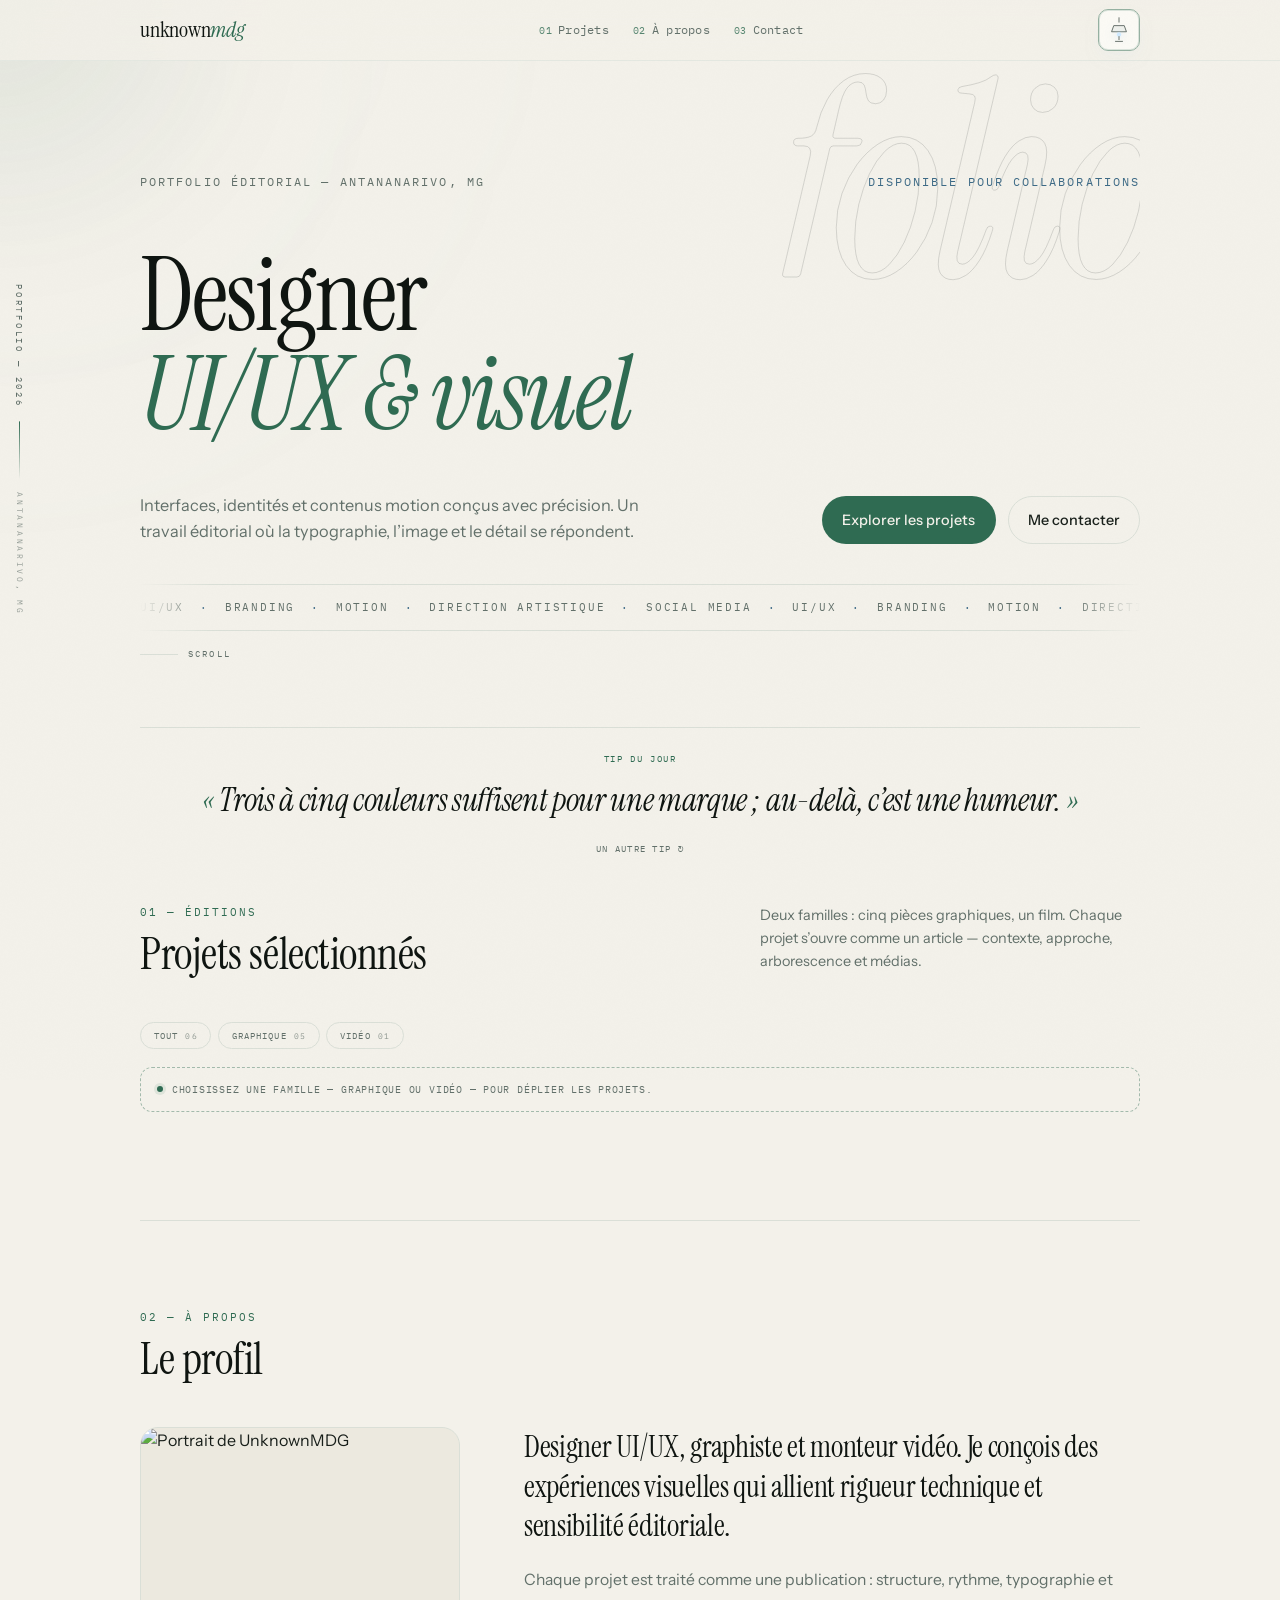
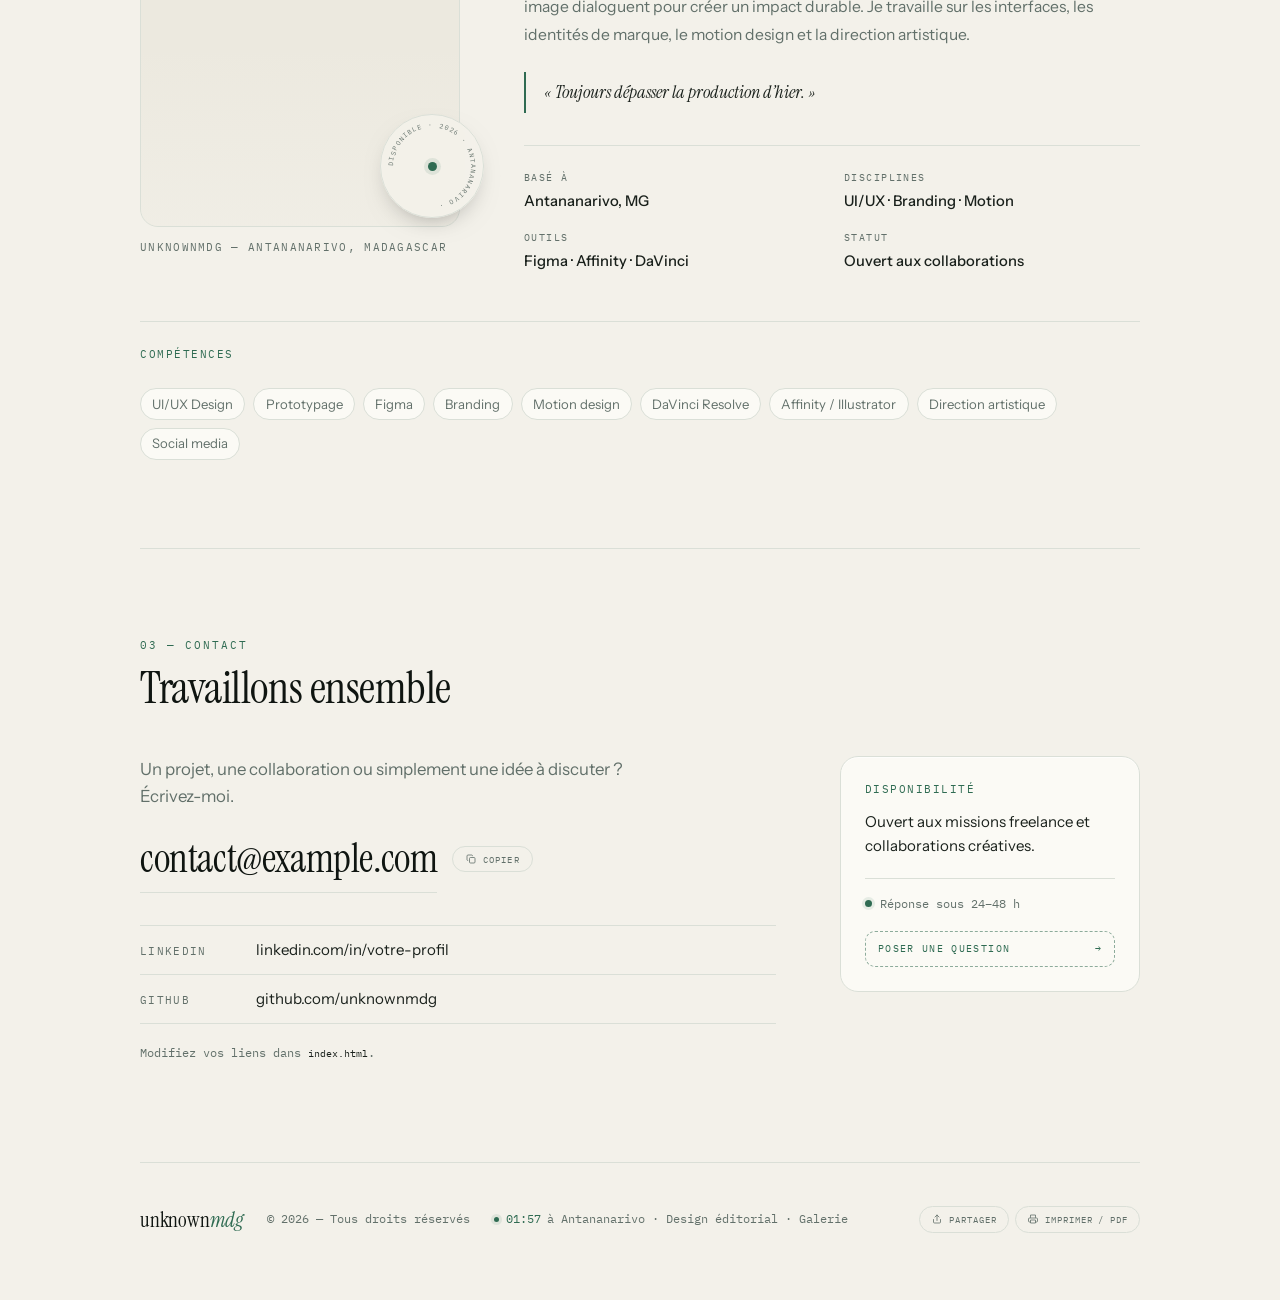
==== index.html @ 6b2eec99 "Site portfolio UnknownMDG" ====
<!DOCTYPE html>
<html lang="fr" data-theme="dark">
<head>
  <meta charset="UTF-8" />
  <meta name="viewport" content="width=device-width, initial-scale=1.0" />
  <meta name="color-scheme" content="dark light" />
  <title>UnknownMDG — Portfolio</title>
  <meta name="description" content="Portfolio de UnknownMDG, designer UI/UX, créateur visuel et motion designer basé à Madagascar." />
  <meta name="theme-color" content="#0b100e" />
  <meta property="og:type" content="website" />
  <meta property="og:locale" content="fr_FR" />
  <meta property="og:site_name" content="UnknownMDG" />
  <meta property="og:title" content="UnknownMDG — Designer UI/UX & visuel" />
  <meta property="og:description" content="Interfaces, identités et contenus motion conçus avec précision. Portfolio éditorial d’un designer basé à Antananarivo." />
  <meta name="twitter:card" content="summary_large_image" />
  <meta name="twitter:title" content="UnknownMDG — Designer UI/UX & visuel" />
  <meta name="twitter:description" content="Interfaces, identités et contenus motion conçus avec précision." />
  <link rel="icon" type="image/svg+xml" href="favicon.svg" />
  <script>
    (function () {
      try {
        var t = localStorage.getItem("theme");
        if (!t) t = window.matchMedia("(prefers-color-scheme: light)").matches ? "light" : "dark";
        document.documentElement.dataset.theme = t;
      } catch (e) {}
      document.documentElement.classList.add("js", "filtres-vierges");
    })();
  </script>
  <link rel="preconnect" href="https://fonts.googleapis.com">
  <link rel="preconnect" href="https://fonts.gstatic.com" crossorigin>
  <link href="https://fonts.googleapis.com/css2?family=Instrument+Serif:ital@0;1&family=Instrument+Sans:wght@400;500;600&family=IBM+Plex+Mono:wght@400;500&display=swap" rel="stylesheet">
  <link rel="stylesheet" href="styles.css" />
</head>
<body>
  <a class="skip-link" href="#accueil">Aller au contenu</a>
  <div class="mouse-lights" aria-hidden="true"></div>
  <div class="grain" aria-hidden="true"></div>
  <div class="scroll-progress" aria-hidden="true"><span></span></div>
  <div class="cursor" aria-hidden="true">
    <svg class="cursor-pen" viewBox="0 0 46 46" fill="none" xmlns="http://www.w3.org/2000/svg" focusable="false">
      <g transform="translate(13 33) rotate(-38) scale(1 -1)">
        <path class="pen-body" d="M0 0 C-4 -6 -6.5 -12 -6.5 -18 L-7 -25 L7 -25 L6.5 -18 C6.5 -12 4 -6 0 0 Z" />
        <path class="pen-slit" d="M0 -2 L0 -13" />
        <circle class="pen-hole" cx="0" cy="-16" r="1.9" />
        <path class="pen-cross" d="M-3.6 0 H3.6 M0 -3.6 V3.6" />
      </g>
    </svg>
    <span class="cursor-label">Voir</span>
  </div>
  <aside class="side-rail" aria-hidden="true">
    <span class="rail-text">Portfolio — 2026</span>
    <span class="rail-line"></span>
    <span class="rail-text rail-text-sm">Antananarivo, MG</span>
  </aside>

  <header class="site-header">
    <div class="container header-inner">
      <a class="logo" href="#accueil">unknown<span class="logo-accent">mdg</span></a>
      <nav class="site-nav" aria-label="Navigation">
        <a href="#projets"><span class="nav-num">01</span>Projets</a>
        <a href="#apropos"><span class="nav-num">02</span>À propos</a>
        <a href="#contact"><span class="nav-num">03</span>Contact</a>
      </nav>
      <button class="lamp-toggle" type="button" aria-label="Basculer le thème clair/sombre" aria-pressed="false">
        <svg class="lamp" viewBox="0 0 64 64" fill="none" xmlns="http://www.w3.org/2000/svg" aria-hidden="true" focusable="false">
          <path class="lamp-cord" d="M32 4v10" stroke="currentColor" stroke-width="2" stroke-linecap="round"/>
          <path class="lamp-shade" d="M20 22h24l5 14H15l5-14z" stroke="currentColor" stroke-width="2" stroke-linejoin="round"/>
          <circle class="lamp-bulb" cx="32" cy="42" r="5" />
          <path class="lamp-stand" d="M32 47v7M24 58h16" stroke="currentColor" stroke-width="2" stroke-linecap="round"/>
        </svg>
      </button>
      <button class="menu-toggle" type="button" id="menu-toggle" aria-label="Ouvrir le menu" aria-expanded="false" aria-controls="mobile-menu">
        <span aria-hidden="true"></span>
        <span aria-hidden="true"></span>
      </button>
    </div>
  </header>

  <div class="mobile-menu" id="mobile-menu" aria-hidden="true">
    <div class="mobile-menu-top">
      <span class="mobile-menu-label">Menu</span>
      <button class="mobile-menu-close" type="button" aria-label="Fermer le menu">Fermer <span aria-hidden="true">✕</span></button>
    </div>
    <nav class="mobile-nav" aria-label="Navigation mobile">
      <a href="#projets"><span class="nav-num">01</span>Projets</a>
      <a href="#apropos"><span class="nav-num">02</span>À propos</a>
      <a href="#contact"><span class="nav-num">03</span>Contact</a>
    </nav>
    <div class="mobile-menu-foot">
      <a href="mailto:contact@example.com">contact@example.com</a>
      <p>Antananarivo, MG · Disponible pour collaborations</p>
    </div>
  </div>

  <main id="accueil" tabindex="-1">
    <!-- Hero -->
    <section class="hero container">
      <span class="hero-ghost" aria-hidden="true">folio</span>
      <div class="hero-top">
        <p class="eyebrow">Portfolio éditorial — Antananarivo, MG</p>
        <p class="eyebrow eyebrow-right">Disponible pour collaborations</p>
      </div>
      <h1 class="hero-title">
        <span class="line">Designer</span>
        <span class="line line-accent">UI/UX &amp; visuel</span>
      </h1>
      <div class="hero-bottom">
        <p class="hero-deck">Interfaces, identités et contenus motion conçus avec précision. Un travail éditorial où la typographie, l’image et le détail se répondent.</p>
        <div class="hero-actions">
          <a href="#projets" class="btn btn-primary">Explorer les projets</a>
          <a href="#contact" class="btn btn-outline">Me contacter</a>
        </div>
      </div>
      <div class="hero-marquee" aria-hidden="true">
        <div class="marquee-track">
          <div class="marquee-group">
            <span>UI/UX</span><span>·</span><span>Branding</span><span>·</span><span>Motion</span><span>·</span><span>Direction artistique</span><span>·</span><span>Social media</span><span>·</span>
          </div>
          <div class="marquee-group">
            <span>UI/UX</span><span>·</span><span>Branding</span><span>·</span><span>Motion</span><span>·</span><span>Direction artistique</span><span>·</span><span>Social media</span><span>·</span>
          </div>
        </div>
      </div>
      <a class="scroll-cue" href="#projets" aria-label="Scroll — aller aux projets">
        <span class="scroll-cue-line" aria-hidden="true"></span>
        <span class="scroll-cue-text">Scroll</span>
      </a>
    </section>

    <!-- Tip du studio (haut de page) -->
    <aside class="tip-card container" id="tip-card" aria-live="polite" aria-label="Tip du jour">
      <p class="tip-kicker"><span class="tip-label">Tip du jour</span></p>
      <blockquote class="tip-text" id="tip-text">Un seul accent par écran : si tout ressort, rien ne ressort.</blockquote>
      <div class="tip-foot">
        <button class="tip-next" type="button" id="tip-next">Un autre tip <span aria-hidden="true">↻</span></button>
      </div>
    </aside>

    <!-- Projets -->
    <section id="projets" class="section container">
      <div class="section-head">
        <div class="section-head-left">
          <span class="section-index">01 — Éditions</span>
          <h2 class="section-title">Projets sélectionnés</h2>
        </div>
        <p class="section-note">Deux familles : cinq pièces graphiques, un film. Chaque projet s’ouvre comme un article — contexte, approche, arborescence et médias.</p>
      </div>

      <div class="project-filter" role="group" aria-label="Filtrer les projets par famille">
        <button class="filter-btn" type="button" data-filter="all" aria-pressed="false">Tout <span class="filter-count">06</span></button>
        <button class="filter-btn" type="button" data-filter="graphique" aria-pressed="false">Graphique <span class="filter-count">05</span></button>
        <button class="filter-btn" type="button" data-filter="video" aria-pressed="false">Vidéo <span class="filter-count">01</span></button>
      </div>

      <p class="project-hint" id="project-hint">
        <span class="project-hint-dot" aria-hidden="true"></span>
        Choisissez une famille — graphique ou vidéo — pour déplier les projets.
      </p>

      <p class="sr-only" id="project-status" role="status" aria-live="polite"></p>

      <div class="project-groups">
        <div class="project-group" data-group="graphique" aria-labelledby="group-graphique">
          <div class="group-head">
            <span class="group-index">A</span>
            <h3 class="group-title" id="group-graphique">Graphique &amp; statique</h3>
            <span class="group-count">05 projets</span>
          </div>
          <ul class="project-list">
        <!-- 01 -->
        <li class="project">
          <div class="project-header" role="button" aria-expanded="false" aria-controls="proj-1" tabindex="0">
            <div class="project-thumb">
              <img src="https://picsum.photos/seed/tsunova/400/500" alt="" loading="lazy" />
            </div>
            <div class="project-info">
              <span class="badge">Identité / DA</span>
              <h3 class="project-title">Tsunova.X</h3>
              <p class="project-excerpt">Marque créative personnelle — univers fluide et organique, prompts visuels détaillés.</p>
            </div>
            <span class="expand-icon" aria-hidden="true">+</span>
          </div>
          <div class="project-details" id="proj-1">
            <div class="details-grid">
              <div class="detail-item"><span class="detail-label">Brand</span><span class="detail-value">Tsunova.X</span></div>
              <div class="detail-item"><span class="detail-label">Rôle</span><span class="detail-value">Direction artistique</span></div>
              <div class="detail-item"><span class="detail-label">Plateforme</span><span class="detail-value">Instagram</span></div>
            </div>
            <p class="detail-text">Tsunova.X naît du mélange entre <em>Tsunami</em> et <em>Supernova</em>. L’univers visuel est <strong>fluide et organique</strong>, inspiré du quotidien malgache : couleurs de fruits au marché, teintes des clips musicaux, lumière de la capitale.</p>
            <p class="detail-text">Approche : interview créative, direction artistique qui défie les idées génériques, puis construction d’un brand book. L’identité se veut « African-rooted, globally relevant » sans stéréotypes.</p>
            <p class="detail-subtitle">Arborescence de production</p>
            <ul class="detail-tree">
              <li>Recherche visuelle<ul><li>Moodboard & palette</li><li>Références musicales & couleurs du quotidien</li></ul></li>
              <li>Concept<ul><li>Territoire A : Groove Visuel</li><li>Territoire B : Marché Numérique</li><li>Territoire C : Signal</li></ul></li>
              <li>Production<ul><li>Prompts visuels détaillés</li><li>Charte graphique & brand book</li></ul></li>
            </ul>
            <div class="gallery">
              <button class="gallery-thumb" type="button" data-project="0" data-index="0"><img src="https://picsum.photos/seed/tsunova-a/800/600" alt="Tsunova X A" loading="lazy" /></button>
              <button class="gallery-thumb" type="button" data-project="0" data-index="1"><img src="https://picsum.photos/seed/tsunova-b/800/600" alt="Tsunova X B" loading="lazy" /></button>
              <button class="gallery-thumb" type="button" data-project="0" data-index="2"><img src="https://picsum.photos/seed/tsunova-c/800/600" alt="Tsunova X C" loading="lazy" /></button>
            </div>
          </div>
        </li>
        <!-- 02 -->
        <li class="project">
          <div class="project-header" role="button" aria-expanded="false" aria-controls="proj-2" tabindex="0">
            <div class="project-thumb">
              <img src="https://picsum.photos/seed/wnl/400/500" alt="" loading="lazy" />
            </div>
            <div class="project-info">
              <span class="badge">Branding / Événement</span>
              <h3 class="project-title">Why Not Linux</h3>
              <p class="project-excerpt">Identité visuelle et supports pour un événement tech à Antananarivo.</p>
            </div>
            <span class="expand-icon" aria-hidden="true">+</span>
          </div>
          <div class="project-details" id="proj-2">
            <div class="details-grid">
              <div class="detail-item"><span class="detail-label">Brand</span><span class="detail-value">Why Not Linux 3.0</span></div>
              <div class="detail-item"><span class="detail-label">Rôle</span><span class="detail-value">Graphiste & organisateur</span></div>
              <div class="detail-item"><span class="detail-label">Lieu</span><span class="detail-value">Antananarivo, MG</span></div>
            </div>
            <p class="detail-text">Refonte complète d’un événement Linux/open source existant pour une édition 3.0 plus mature. Création du logo, de l’affiche et de la communication digitale avec une direction sobre et impactante.</p>
            <p class="detail-text">Approche : trois pistes de branding, préférence pour le pixel penguin bleu/orange avec le prompt « &gt;_ ». Teaser visuel mystérieux, silhouette discrète, pas d’obscurité excessive.</p>
            <p class="detail-subtitle">Arborescence de production</p>
            <ul class="detail-tree">
              <li>Marque<ul><li>Logo (pixel penguin &gt;_)</li><li>Charte & alignement texte</li></ul></li>
              <li>Événement<ul><li>Affiche physique & digitale</li><li>Teaser visuel</li></ul></li>
              <li>Communication<ul><li>Déclinaisons réseaux sociaux</li><li>Archives & page d’événement</li></ul></li>
            </ul>
            <div class="gallery">
              <button class="gallery-thumb" type="button" data-project="1" data-index="0"><img src="https://picsum.photos/seed/wnl-a/800/600" alt="Why Not Linux A" loading="lazy" /></button>
              <button class="gallery-thumb" type="button" data-project="1" data-index="1"><img src="https://picsum.photos/seed/wnl-b/800/600" alt="Why Not Linux B" loading="lazy" /></button>
              <button class="gallery-thumb" type="button" data-project="1" data-index="2"><img src="https://picsum.photos/seed/wnl-c/800/600" alt="Why Not Linux C" loading="lazy" /></button>
            </div>
          </div>
        </li>
        <!-- 03 -->
        <li class="project">
          <div class="project-header" role="button" aria-expanded="false" aria-controls="proj-3" tabindex="0">
            <div class="project-thumb">
              <img src="https://picsum.photos/seed/nova/400/500" alt="" loading="lazy" />
            </div>
            <div class="project-info">
              <span class="badge">Branding</span>
              <h3 class="project-title">NOVA</h3>
              <p class="project-excerpt">Identité et brand book pour une agence de communication HTR.</p>
            </div>
            <span class="expand-icon" aria-hidden="true">+</span>
          </div>
          <div class="project-details" id="proj-3">
            <div class="details-grid">
              <div class="detail-item"><span class="detail-label">Brand</span><span class="detail-value">NOVA</span></div>
              <div class="detail-item"><span class="detail-label">Rôle</span><span class="detail-value">Identité visuelle & brand book</span></div>
              <div class="detail-item"><span class="detail-label">Secteur</span><span class="detail-value">HTR</span></div>
            </div>
            <p class="detail-text">Construction de la communication visuelle de NOVA, agence de branding et de visuels pour l’hôtellerie, le tourisme et la restauration. Le logo bleu existant est conservé ; direction créative, moderne et audacieuse avec un symbole géométrique hybride.</p>
            <p class="detail-text">Approche : brand book complet à partir d’un PDF de discussion existant. Déclinaison sur supports print et digitaux, recherche d’un symbole distinctif hybride, cohérence entre le bleu hérité et la nouvelle direction.</p>
            <p class="detail-subtitle">Arborescence de production</p>
            <ul class="detail-tree">
              <li>Analyse<ul><li>PDF de discussion existant</li><li>Positionnement HTR</li></ul></li>
              <li>Identité<ul><li>Logo bleu conservé</li><li>Symbole géométrique hybride</li><li>Typographie & palette</li></ul></li>
              <li>Brand Book<ul><li>Règles d’usage</li><li>Supports de communication</li></ul></li>
            </ul>
            <div class="gallery">
              <button class="gallery-thumb" type="button" data-project="2" data-index="0"><img src="https://picsum.photos/seed/nova-a/800/600" alt="NOVA A" loading="lazy" /></button>
              <button class="gallery-thumb" type="button" data-project="2" data-index="1"><img src="https://picsum.photos/seed/nova-b/800/600" alt="NOVA B" loading="lazy" /></button>
              <button class="gallery-thumb" type="button" data-project="2" data-index="2"><img src="https://picsum.photos/seed/nova-c/800/600" alt="NOVA C" loading="lazy" /></button>
            </div>
          </div>
        </li>
        <!-- 05 -->
        <li class="project">
          <div class="project-header" role="button" aria-expanded="false" aria-controls="proj-5" tabindex="0">
            <div class="project-thumb">
              <img src="https://picsum.photos/seed/stress/400/500" alt="" loading="lazy" />
            </div>
            <div class="project-info">
              <span class="badge">UI/UX</span>
              <h3 class="project-title">Application de gestion du stress</h3>
              <p class="project-excerpt">Conception centrée utilisateur — réflexion produit, interface et prototypage.</p>
            </div>
            <span class="expand-icon" aria-hidden="true">+</span>
          </div>
          <div class="project-details" id="proj-5">
            <div class="details-grid">
              <div class="detail-item"><span class="detail-label">Brand</span><span class="detail-value">Application bien-être (concept)</span></div>
              <div class="detail-item"><span class="detail-label">Rôle</span><span class="detail-value">UI/UX Design & prototypage</span></div>
              <div class="detail-item"><span class="detail-label">Focus</span><span class="detail-value">Gestion du stress</span></div>
            </div>
            <p class="detail-text">Projet de conception d’application mobile dédiée à la gestion du stress. Réflexion produit centrée sur l’utilisateur, du problème à la solution, avec design d’interface et prototypage navigable.</p>
            <p class="detail-text">Approche : design centré utilisateur (UCD) — recherche des besoins, wireframes, maquettes haute fidélité, puis prototypage interactif pour valider les flux avant développement.</p>
            <p class="detail-subtitle">Arborescence de production</p>
            <ul class="detail-tree">
              <li>Découverte<ul><li>Personas & parcours utilisateur</li><li>Audit des besoins en gestion du stress</li></ul></li>
              <li>Conception<ul><li>Wireframes & arborescence fonctionnelle</li><li>Maquettes UI</li></ul></li>
              <li>Validation<ul><li>Prototype interactif</li><li>Tests & itérations</li></ul></li>
            </ul>
            <div class="gallery">
              <button class="gallery-thumb" type="button" data-project="4" data-index="0"><img src="https://picsum.photos/seed/stress-a/800/600" alt="Stress A" loading="lazy" /></button>
              <button class="gallery-thumb" type="button" data-project="4" data-index="1"><img src="https://picsum.photos/seed/stress-b/800/600" alt="Stress B" loading="lazy" /></button>
              <button class="gallery-thumb" type="button" data-project="4" data-index="2"><img src="https://picsum.photos/seed/stress-c/800/600" alt="Stress C" loading="lazy" /></button>
            </div>
          </div>
        </li>
        <!-- 06 -->
        <li class="project">
          <div class="project-header" role="button" aria-expanded="false" aria-controls="proj-6" tabindex="0">
            <div class="project-thumb">
              <img src="https://picsum.photos/seed/pub/400/500" alt="" loading="lazy" />
            </div>
            <div class="project-info">
              <span class="badge">Visuel / Publicité</span>
              <h3 class="project-title">Visuels publicitaires</h3>
              <p class="project-excerpt">Scènes et visuels publicitaires ancrés dans des environnements malgaches reconnaissables.</p>
            </div>
            <span class="expand-icon" aria-hidden="true">+</span>
          </div>
          <div class="project-details" id="proj-6">
            <div class="details-grid">
              <div class="detail-item"><span class="detail-label">Brand</span><span class="detail-value">Campagnes locales / AccèsBanque</span></div>
              <div class="detail-item"><span class="detail-label">Rôle</span><span class="detail-value">Direction artistique & création visuelle</span></div>
              <div class="detail-item"><span class="detail-label">Style</span><span class="detail-value">Réalisme & identité locale</span></div>
            </div>
            <p class="detail-text">Création de visuels et de scènes publicitaires réalistes inspirés d’environnements malgaches reconnaissables : commerce de quartier, livreurs à moto, camions de livraison, minibus, tuk-tuk, avec possibilité d’intégrer des landmarks comme le Rova.</p>
            <p class="detail-text">Approche : esthétique publicitaire réaliste, ancrage local sans stéréotypes, composition pensée pour l’affichage et les réseaux sociaux, travail sur la lumière et la cohérence de marque.</p>
            <p class="detail-subtitle">Arborescence de production</p>
            <ul class="detail-tree">
              <li>Concept<ul><li>Scènes du quotidien malgache</li><li>Landmarks (Rova, ange noire, etc.)</li></ul></li>
              <li>Production<ul><li>Prompts visuels détaillés / rendus</li><li>Mockups & mise en scène</li></ul></li>
              <li>Déclinaison<ul><li>Affichage & print</li><li>Réseaux sociaux</li></ul></li>
            </ul>
            <div class="gallery">
              <button class="gallery-thumb" type="button" data-project="5" data-index="0"><img src="https://picsum.photos/seed/pub-a/800/600" alt="Pub A" loading="lazy" /></button>
              <button class="gallery-thumb" type="button" data-project="5" data-index="1"><img src="https://picsum.photos/seed/pub-b/800/600" alt="Pub B" loading="lazy" /></button>
              <button class="gallery-thumb" type="button" data-project="5" data-index="2"><img src="https://picsum.photos/seed/pub-c/800/600" alt="Pub C" loading="lazy" /></button>
            </div>
          </div>
        </li>
          </ul>
        </div>

        <div class="project-group" data-group="video" aria-labelledby="group-video">
          <div class="group-head">
            <span class="group-index">B</span>
            <h3 class="group-title" id="group-video">Vidéo &amp; motion</h3>
            <span class="group-count">01 film</span>
          </div>
          <ul class="project-list">
            <li class="project project-video">
              <div class="project-header" role="button" aria-expanded="false" aria-controls="proj-4" tabindex="0">
                <div class="project-thumb">
                  <img src="https://picsum.photos/seed/mangaroa/400/500" alt="" loading="lazy" />
                  <span class="thumb-play" aria-hidden="true">▶</span>
                </div>
                <div class="project-info">
                  <span class="badge">Documentaire / Montage</span>
                  <h3 class="project-title">Documentaire Mangaroa</h3>
                  <p class="project-excerpt">Film de 4 minutes — extraits vidéo lisibles directement dans la page.</p>
                </div>
                <span class="expand-icon" aria-hidden="true">+</span>
              </div>
              <div class="project-details" id="proj-4">
                <div class="details-grid">
                  <div class="detail-item"><span class="detail-label">Brand</span><span class="detail-value">Mangaroa</span></div>
                  <div class="detail-item"><span class="detail-label">Rôle</span><span class="detail-value">Montage &amp; narration</span></div>
                  <div class="detail-item"><span class="detail-label">Outil</span><span class="detail-value">DaVinci Resolve</span></div>
                </div>
                <p class="detail-text">Documentaire de 3 à 5 minutes (idéalement 4) sur la vie locale et un appel à projet de développement rural. Double objectif : présenter la réalité du terrain et encourager la participation.</p>
                <p class="detail-text">Approche : préservation des fichiers sources (aucun déplacement, suppression ou ré-encodage massif). Analyse des 30 premiers rushs avant sélection élargie.</p>
                <p class="detail-subtitle">Arborescence de production</p>
                <ul class="detail-tree">
                  <li>Rushs<ul><li>Analyse des 30 premiers fichiers</li><li>Sélection selon critères de pondération</li></ul></li>
                  <li>Montage<ul><li>Scénario adapté à l’appel à projet</li><li>Structure narrative 3-5 minutes</li></ul></li>
                  <li>Livraison<ul><li>Export final sans altération des sources</li></ul></li>
                </ul>
                <p class="detail-subtitle">Extraits vidéo — lecture intégrée</p>
                <div class="video-gallery">
                  <figure class="video-clip video-clip-feature">
                    <video controls playsinline preload="metadata" poster="https://picsum.photos/seed/mangaroa-film/1280/720">
                      <source src="https://media.w3.org/2010/05/sintel/trailer.mp4" type="video/mp4" />
                      Votre navigateur ne prend pas en charge la vidéo HTML5.
                    </video>
                    <figcaption>
                      <span>Film principal — montage final</span>
                      <span class="video-meta">04:12 · 1080p</span>
                    </figcaption>
                  </figure>
                  <figure class="video-clip">
                    <video controls playsinline preload="metadata" poster="https://picsum.photos/seed/mangaroa-b/800/450">
                      <source src="https://interactive-examples.mdn.mozilla.net/media/cc0-videos/flower.mp4" type="video/mp4" />
                      Votre navigateur ne prend pas en charge la vidéo HTML5.
                    </video>
                    <figcaption><span>Extrait 01 — vie locale</span></figcaption>
                  </figure>
                  <figure class="video-clip">
                    <video controls playsinline preload="metadata" poster="https://picsum.photos/seed/mangaroa-c/800/450">
                      <source src="https://www.w3schools.com/html/mov_bbb.mp4" type="video/mp4" />
                      Votre navigateur ne prend pas en charge la vidéo HTML5.
                    </video>
                    <figcaption><span>Extrait 02 — appel à projet</span></figcaption>
                  </figure>
                </div>
              </div>
            </li>
          </ul>
        </div>
      </div>
    </section>

    <!-- À propos — nouvelle mise en page éditoriale -->
    <section id="apropos" class="section container about">
      <div class="section-head">
        <div class="section-head-left">
          <span class="section-index">02 — À propos</span>
          <h2 class="section-title">Le profil</h2>
        </div>
      </div>

      <div class="about-layout">
        <figure class="about-figure">
          <div class="about-portrait">
            <img src="https://picsum.photos/seed/unknownmdg-portrait/700/900" alt="Portrait de UnknownMDG" loading="lazy" />
          </div>
          <div class="stamp" aria-hidden="true">
            <svg viewBox="0 0 100 100" focusable="false">
              <defs>
                <path id="stampPath" d="M50,50 m-38,0 a38,38 0 1,1 76,0 a38,38 0 1,1 -76,0" />
              </defs>
              <text><textPath href="#stampPath" startOffset="0">DISPONIBLE · 2026 · ANTANANARIVO · </textPath></text>
            </svg>
            <span class="stamp-dot"></span>
          </div>
          <figcaption>UnknownMDG — Antananarivo, Madagascar</figcaption>
        </figure>

        <div class="about-content">
          <p class="about-lead">Designer UI/UX, graphiste et monteur vidéo. Je conçois des expériences visuelles qui allient rigueur technique et sensibilité éditoriale.</p>
          <p class="about-body">Chaque projet est traité comme une publication : structure, rythme, typographie et image dialoguent pour créer un impact durable. Je travaille sur les interfaces, les identités de marque, le motion design et la direction artistique.</p>
          <blockquote class="about-quote">
            « Toujours dépasser la production d’hier. »
          </blockquote>

          <div class="about-facts">
            <div class="fact">
              <span class="fact-k">Basé à</span>
              <span class="fact-v">Antananarivo, MG</span>
            </div>
            <div class="fact">
              <span class="fact-k">Disciplines</span>
              <span class="fact-v">UI/UX · Branding · Motion</span>
            </div>
            <div class="fact">
              <span class="fact-k">Outils</span>
              <span class="fact-v">Figma · Affinity · DaVinci</span>
            </div>
            <div class="fact">
              <span class="fact-k">Statut</span>
              <span class="fact-v">Ouvert aux collaborations</span>
            </div>
          </div>
        </div>
      </div>

      <div class="about-skills">
        <span class="skills-title">Compétences</span>
        <ul class="skills-list">
          <li>UI/UX Design</li>
          <li>Prototypage</li>
          <li>Figma</li>
          <li>Branding</li>
          <li>Motion design</li>
          <li>DaVinci Resolve</li>
          <li>Affinity / Illustrator</li>
          <li>Direction artistique</li>
          <li>Social media</li>
        </ul>
      </div>
    </section>

    <!-- Contact -->
    <section id="contact" class="section container contact">
      <div class="section-head">
        <div class="section-head-left">
          <span class="section-index">03 — Contact</span>
          <h2 class="section-title">Travaillons ensemble</h2>
        </div>
      </div>
      <div class="contact-layout">
        <div class="contact-main">
          <p class="contact-lead">Un projet, une collaboration ou simplement une idée à discuter ? Écrivez-moi.</p>
          <div class="contact-mail-row">
            <a class="contact-mail" href="mailto:contact@example.com">contact@example.com</a>
            <button class="mail-copy" type="button" aria-label="Copier l’adresse email" title="Copier l’adresse email">
              <svg viewBox="0 0 24 24" fill="none" xmlns="http://www.w3.org/2000/svg" aria-hidden="true" focusable="false">
                <rect x="9" y="9" width="11" height="11" rx="2" stroke="currentColor" stroke-width="1.6"/>
                <path d="M15 5.5A1.5 1.5 0 0 0 13.5 4H6a2 2 0 0 0-2 2v7.5A1.5 1.5 0 0 0 5.5 15" stroke="currentColor" stroke-width="1.6" stroke-linecap="round"/>
              </svg>
              <span class="mail-copy-label">Copier</span>
            </button>
          </div>
          <ul class="contact-list">
            <li><span class="label">LinkedIn</span><a href="https://www.linkedin.com/" target="_blank" rel="noopener noreferrer">linkedin.com/in/votre-profil</a></li>
            <li><span class="label">GitHub</span><a href="https://github.com/unknownmdg" target="_blank" rel="noopener noreferrer">github.com/unknownmdg</a></li>
          </ul>
          <p class="hint">Modifiez vos liens dans <code>index.html</code>.</p>
        </div>
        <aside class="contact-card">
          <span class="contact-card-title">Disponibilité</span>
          <p class="contact-card-text">Ouvert aux missions freelance et collaborations créatives.</p>
          <div class="contact-card-row">
            <span class="dot"></span>
            <span>Réponse sous 24–48 h</span>
          </div>
          <div class="chat-hint" aria-hidden="true">
            <span>Poser une question</span>
            <span class="chat-hint-arrow">→</span>
          </div>
          <button class="chat-launch" type="button" aria-haspopup="dialog" aria-expanded="false" aria-controls="chatbot">
            <span class="sr-only">Ouvrir l’assistant : délais, tarifs et disponibilité</span>
          </button>
        </aside>
      </div>
    </section>
  </main>

  <footer class="site-footer container">
    <div class="footer-grid">
      <p class="footer-brand">unknown<span class="logo-accent">mdg</span></p>
      <p>© <span id="year"></span> — Tous droits réservés</p>
      <p class="footer-hint"><span class="footer-live" aria-hidden="true"></span><time id="studio-clock" datetime="">--:--</time> à Antananarivo · Design éditorial · Galerie</p>
      <div class="footer-actions">
        <button class="footer-action" type="button" id="share-site" aria-label="Partager le portfolio" title="Partager le portfolio">
          <svg viewBox="0 0 24 24" fill="none" xmlns="http://www.w3.org/2000/svg" aria-hidden="true" focusable="false">
            <path d="M12 15V4M8 8l4-4 4 4" stroke="currentColor" stroke-width="1.6" stroke-linecap="round" stroke-linejoin="round"/>
            <path d="M5 13v5a2 2 0 0 0 2 2h10a2 2 0 0 0 2-2v-5" stroke="currentColor" stroke-width="1.6" stroke-linecap="round"/>
          </svg>
          <span class="action-label">Partager</span>
        </button>
        <button class="footer-action" type="button" id="print-page" aria-label="Imprimer ou enregistrer en PDF" title="Imprimer / PDF">
          <svg viewBox="0 0 24 24" fill="none" xmlns="http://www.w3.org/2000/svg" aria-hidden="true" focusable="false">
            <path d="M7 9V4h10v5M7 18H5a2 2 0 0 1-2-2v-4a2 2 0 0 1 2-2h14a2 2 0 0 1 2 2v4a2 2 0 0 1-2 2h-2" stroke="currentColor" stroke-width="1.6" stroke-linecap="round" stroke-linejoin="round"/>
            <path d="M7 14h10v6H7z" stroke="currentColor" stroke-width="1.6" stroke-linejoin="round"/>
          </svg>
          <span class="action-label">Imprimer / PDF</span>
        </button>
      </div>
    </div>
  </footer>

  <!-- Assistant du studio -->
  <section class="chatbot" id="chatbot" role="dialog" aria-labelledby="chatbot-title" aria-hidden="true">
    <header class="chatbot-head">
      <div class="chatbot-id">
        <span class="chatbot-avatar" aria-hidden="true">
          <svg viewBox="0 0 24 24" fill="none" xmlns="http://www.w3.org/2000/svg" focusable="false">
            <path d="M12 2.5 17.6 9 15 21H9L6.4 9 12 2.5Z" stroke="currentColor" stroke-width="1.4" stroke-linejoin="round"/>
            <circle cx="12" cy="10" r="1.5" stroke="currentColor" stroke-width="1.4"/>
            <path d="M12 11.8V16" stroke="currentColor" stroke-width="1.4" stroke-linecap="round"/>
          </svg>
        </span>
        <div>
          <h2 class="chatbot-title" id="chatbot-title">Studio Assistant</h2>
          <p class="chatbot-status"><span class="chatbot-live"></span>En ligne · réponse immédiate</p>
        </div>
      </div>
      <button class="chatbot-close" type="button" aria-label="Fermer l’assistant">✕</button>
    </header>

    <div class="chatbot-body">
      <div class="chatbot-log" role="log" aria-live="polite" aria-relevant="additions"></div>
      <div class="chatbot-chips" role="group" aria-label="Questions rapides">
        <button class="chat-chip" type="button" data-q="delais">Délais</button>
        <button class="chat-chip" type="button" data-q="tarifs">Tarifs</button>
        <button class="chat-chip" type="button" data-q="processus">Processus</button>
        <button class="chat-chip" type="button" data-q="revisions">Révisions</button>
        <button class="chat-chip" type="button" data-q="contact">Contact</button>
      </div>
    </div>

    <form class="chatbot-form" novalidate>
      <label class="sr-only" for="chat-input">Votre question</label>
      <input class="chatbot-input" id="chat-input" type="text" placeholder="Délai pour un logo ? Un budget ?" autocomplete="off" />
      <button class="chatbot-send" type="submit" aria-label="Envoyer la question">
        <svg viewBox="0 0 24 24" fill="none" xmlns="http://www.w3.org/2000/svg" aria-hidden="true" focusable="false">
          <path d="M3.5 11.6 20.5 4l-6 16-2.8-6.6-8.2-1.8Z" stroke="currentColor" stroke-width="1.5" stroke-linejoin="round" stroke-linecap="round"/>
        </svg>
      </button>
    </form>
    <p class="chatbot-note">Réponses automatiques · Devis précis sur demande</p>
  </section>

  <!-- Lightbox -->
  <div class="lightbox" id="lightbox" aria-hidden="true" role="dialog" aria-modal="true" aria-label="Galerie d'images">
    <div class="lightbox-backdrop"></div>
    <div class="lightbox-content">
      <button class="lightbox-close" type="button" aria-label="Fermer">✕</button>
      <button class="lightbox-prev" type="button" aria-label="Précédent">‹</button>
      <div class="lightbox-image-wrap">
        <img class="lightbox-image" src="" alt="" />
      </div>
      <button class="lightbox-next" type="button" aria-label="Suivant">›</button>
      <div class="lightbox-caption"></div>
      <div class="lightbox-dots"></div>
    </div>
  </div>

  <button class="to-top" type="button" aria-label="Revenir en haut de la page">
    <svg viewBox="0 0 24 24" fill="none" xmlns="http://www.w3.org/2000/svg" aria-hidden="true" focusable="false">
      <path d="M12 19V5M6 11l6-6 6 6" stroke="currentColor" stroke-width="1.6" stroke-linecap="round" stroke-linejoin="round"/>
    </svg>
  </button>

  <div class="toast" id="toast" role="status" aria-live="polite" aria-atomic="true"></div>

  <script src="script.js"></script>
</body>
</html>
---- styles.css ----
:root {
  --font-serif: "Instrument Serif", Georgia, "Times New Roman", serif;
  --font-sans: "Instrument Sans", system-ui, -apple-system, "Segoe UI", Roboto, sans-serif;
  --font-mono: "IBM Plex Mono", ui-monospace, "SFMono-Regular", "SF Mono", Menlo, Consolas, monospace;
  --max: 1000px;
  --pad: clamp(1.25rem, 4vw, 2.5rem);
  --ease: cubic-bezier(0.25, 0.46, 0.45, 0.94);
  --dur: 500ms;
  color-scheme: dark light;
}

/* ---------- Thème sombre — Encre & Jade ---------- */
[data-theme="dark"] {
  --bg: #0b100e;
  --bg-soft: #0f1512;
  --surface: #121915;
  --surface-2: #18211c;
  --fg: #e8efe9;
  --fg-strong: #f4f8f4;
  --muted: #8ea094;
  --line: #25302a;
  --line-soft: #1c2620;
  --accent: #8fbfa5;
  --accent-2: #9dc4e0;
  --accent-soft: rgba(143, 191, 165, 0.12);
  --accent-ink: #0b100e;
  --lamp-stroke: #8ea094;
  --lamp-bulb: #2a3a31;
  --lamp-bulb-on: #cfe9ff;
  --card-shadow: 0 1px 0 rgba(255,255,255,0.03) inset;
  --portrait-tint: linear-gradient(180deg, transparent 55%, rgba(11,16,14,0.55));
}

/* ---------- Thème clair — Ivoire & Jade profond ---------- */
[data-theme="light"] {
  --bg: #f3f1ea;
  --bg-soft: #ece9df;
  --surface: #fbfaf5;
  --surface-2: #efece2;
  --fg: #1a211c;
  --fg-strong: #0f1511;
  --muted: #62706a;
  --line: #dadfd7;
  --line-soft: #e4e8e1;
  --accent: #2f6b52;
  --accent-2: #3d6a86;
  --accent-soft: rgba(47, 107, 82, 0.10);
  --accent-ink: #f3f1ea;
  --lamp-stroke: #55605a;
  --lamp-bulb: #cfe9ff;
  --lamp-bulb-on: #cfe9ff;
  --card-shadow: 0 1px 0 rgba(255,255,255,0.6) inset;
  --portrait-tint: linear-gradient(180deg, transparent 55%, rgba(243,241,234,0.55));
}

/* ---------- Base ---------- */
*, *::before, *::after { box-sizing: border-box; }
html { scroll-behavior: smooth; }
body {
  margin: 0;
  font-family: var(--font-sans);
  font-size: 1rem;
  line-height: 1.6;
  color: var(--fg);
  background:
    radial-gradient(1200px 600px at 85% -10%, var(--accent-soft), transparent 60%),
    var(--bg);
  -webkit-font-smoothing: antialiased;
  text-rendering: optimizeLegibility;
  transition: background-color 0.5s var(--ease), color 0.5s var(--ease);
  min-height: 100vh;
  position: relative;
  overflow-x: hidden;
}
::selection { background: var(--accent); color: var(--accent-ink); }

/* Fondu doux lors du changement de thème (View Transitions API). */
::view-transition-old(root),
::view-transition-new(root) {
  animation-duration: 0.42s;
  animation-timing-function: ease;
}

a { color: inherit; text-decoration: none; }
a:focus-visible, button:focus-visible, [role="button"]:focus-visible {
  outline: 2px solid var(--accent);
  outline-offset: 3px;
}

.container {
  width: min(var(--max), 100% - 2 * var(--pad));
  margin-inline: auto;
}

/* ---------- Souris (subtil) ---------- */
.mouse-lights {
  position: fixed;
  inset: 0;
  pointer-events: none;
  z-index: 0;
  overflow: hidden;
  isolation: isolate;
}
.mouse-light {
  position: absolute;
  border-radius: 50%;
  filter: blur(120px);
  transform: translate(-50%, -50%) scale(0.9);
  will-change: transform, opacity;
  opacity: 0;
  transition: opacity 0.6s ease;
  mix-blend-mode: screen;
}
.mouse-lights.ready .mouse-light { opacity: var(--l-opacity, 0.08); }
.light-0 { width: 760px; height: 760px; background: rgba(143, 191, 165, 0.06); }
.light-1 { width: 480px; height: 480px; background: rgba(157, 196, 224, 0.05); }
.light-2 { width: 300px; height: 300px; background: var(--accent); opacity: 0.12; }
.light-3 { width: 140px; height: 140px; background: #ffffff; opacity: 0.10; }

@media (pointer: coarse), (prefers-reduced-motion: reduce) {
  .mouse-lights { display: none; }
}

/* ---------- Header ---------- */
.site-header {
  position: sticky;
  top: 0;
  z-index: 30;
  background: color-mix(in srgb, var(--bg) 82%, transparent);
  backdrop-filter: blur(14px);
  -webkit-backdrop-filter: blur(14px);
  border-bottom: 1px solid var(--line-soft);
  transition: background-color 0.5s var(--ease), border-color 0.5s var(--ease);
}
.header-inner {
  display: flex;
  align-items: center;
  justify-content: space-between;
  min-height: 60px;
  gap: 1.25rem;
}
.logo {
  font-family: var(--font-serif);
  font-size: 1.4rem;
  font-weight: 400;
  letter-spacing: -0.01em;
  color: var(--fg-strong);
}
.logo-accent { color: var(--accent); font-style: italic; font-weight: 400; }
.site-nav { display: flex; gap: 1.5rem; flex-wrap: wrap; }
.site-nav a {
  display: inline-flex;
  align-items: baseline;
  gap: 0.4rem;
  font-family: var(--font-mono);
  font-size: 0.78rem;
  color: var(--muted);
  letter-spacing: 0.02em;
  transition: color 0.2s ease;
}
.site-nav a:hover { color: var(--fg-strong); }
.nav-num { font-size: 0.62rem; color: var(--accent); opacity: 0.8; }

.lamp-toggle {
  appearance: none;
  border: 1px solid var(--line);
  background: var(--surface);
  color: var(--lamp-stroke);
  border-radius: 10px;
  width: 42px;
  height: 42px;
  padding: 6px;
  cursor: pointer;
  display: grid;
  place-items: center;
  transition: border-color 0.3s ease, transform 120ms ease, box-shadow 0.3s ease;
  box-shadow: var(--card-shadow);
}
.lamp-toggle:hover { border-color: var(--muted); transform: translateY(-1px); }
.lamp-toggle:active { transform: translateY(0); }
.lamp { width: 100%; height: 100%; display: block; }
.lamp-cord { transform-origin: 32px 4px; transition: transform 250ms var(--ease); }
.lamp-toggle.pulling .lamp-cord { transform: scaleY(1.15); }
.lamp-shade { fill: color-mix(in srgb, var(--surface) 70%, var(--line)); transition: fill 0.3s ease, stroke 0.3s ease; }
.lamp-bulb {
  fill: var(--lamp-bulb);
  transition: fill 0.3s ease, filter 0.3s ease;
  filter: drop-shadow(0 0 0 rgba(207, 233, 255, 0));
}
[data-theme="light"] .lamp-bulb {
  fill: var(--lamp-bulb-on);
  filter: drop-shadow(0 0 8px rgba(207, 233, 255, 0.95)) drop-shadow(0 0 18px rgba(157, 196, 224, 0.45));
}
[data-theme="light"] .lamp-toggle {
  box-shadow: 0 0 0 1px rgba(47,107,82,0.16) inset, 0 8px 24px -14px rgba(157, 196, 224, 0.55);
  border-color: color-mix(in srgb, var(--line) 60%, var(--accent));
}

/* ---------- Hero ---------- */
.hero {
  padding: clamp(3.5rem, 9vw, 7rem) 0 clamp(2.5rem, 6vw, 4rem);
  border-bottom: 1px solid var(--line);
}
.hero-top {
  display: flex;
  justify-content: space-between;
  gap: 1rem;
  flex-wrap: wrap;
  margin-bottom: clamp(2rem, 6vw, 3.5rem);
}
.eyebrow {
  font-family: var(--font-mono);
  font-size: 0.72rem;
  text-transform: uppercase;
  letter-spacing: 0.18em;
  color: var(--muted);
  margin: 0;
}
.eyebrow-right { color: var(--accent-2); }
.hero-title {
  font-family: var(--font-serif);
  font-size: clamp(3rem, 10.5vw, 6.4rem);
  font-weight: 400;
  line-height: 0.96;
  letter-spacing: -0.02em;
  margin: 0 0 clamp(2rem, 5vw, 3rem);
  color: var(--fg-strong);
}
.hero-title .line { display: block; }
.hero-title .line-accent {
  color: var(--accent);
  font-style: italic;
  font-weight: 400;
}
.hero-bottom {
  display: grid;
  grid-template-columns: 1.2fr 1fr;
  gap: 2rem;
  align-items: end;
  padding-bottom: 2.5rem;
}
@media (max-width: 720px) { .hero-bottom { grid-template-columns: 1fr; gap: 1.5rem; } }
.hero-deck {
  font-size: 1.02rem;
  color: var(--muted);
  margin: 0;
  max-width: 46ch;
}
.hero-actions {
  display: flex;
  gap: 0.75rem;
  flex-wrap: wrap;
  justify-content: flex-end;
}
@media (max-width: 720px) { .hero-actions { justify-content: flex-start; } }
.btn {
  display: inline-flex;
  align-items: center;
  justify-content: center;
  gap: 0.5rem;
  padding: 0.72rem 1.2rem;
  border-radius: 999px;
  font-family: var(--font-sans);
  font-weight: 500;
  font-size: 0.9rem;
  transition: all 0.25s var(--ease);
  border: 1px solid transparent;
}
.btn-primary { background: var(--accent); color: var(--accent-ink); }
.btn-primary:hover { background: color-mix(in srgb, var(--accent) 85%, #000); transform: translateY(-1px); }
.btn-outline { border-color: var(--line); color: var(--fg); background: transparent; }
.btn-outline:hover { border-color: var(--muted); background: var(--surface); }

.hero-marquee {
  display: flex;
  flex-wrap: wrap;
  gap: 0.9rem;
  padding-top: 1.5rem;
  border-top: 1px solid var(--line);
  font-family: var(--font-mono);
  font-size: 0.72rem;
  text-transform: uppercase;
  letter-spacing: 0.15em;
  color: var(--muted);
}
.hero-marquee span:nth-child(even) { color: var(--accent-2); }

/* ---------- Sections ---------- */
.section {
  padding: clamp(3rem, 8vw, 5.5rem) 0;
  border-bottom: 1px solid var(--line);
}
.section-head {
  display: flex;
  align-items: flex-end;
  justify-content: space-between;
  gap: 2rem;
  margin-bottom: clamp(1.75rem, 4vw, 2.75rem);
  flex-wrap: wrap;
}
.section-head-left { display: flex; flex-direction: column; gap: 0.6rem; }
.section-index {
  font-family: var(--font-mono);
  font-size: 0.7rem;
  text-transform: uppercase;
  letter-spacing: 0.18em;
  color: var(--accent);
}
.section-title {
  font-family: var(--font-serif);
  font-size: clamp(1.9rem, 5vw, 2.8rem);
  font-weight: 400;
  margin: 0;
  letter-spacing: -0.01em;
  color: var(--fg-strong);
  line-height: 1.05;
}
.section-note {
  margin: 0;
  font-size: 0.9rem;
  color: var(--muted);
  max-width: 38ch;
  padding-bottom: 0.35rem;
}

/* ---------- Projets ---------- */
.project-list { list-style: none; margin: 0; padding: 0; }
.project { margin-bottom: 0.9rem; }
.project-header {
  display: grid;
  grid-template-columns: 92px 1fr auto;
  gap: 1.25rem;
  align-items: center;
  padding: 1rem;
  border: 1px solid var(--line);
  border-radius: 16px;
  background: var(--surface);
  cursor: pointer;
  transition: border-color 0.3s var(--ease), background-color 0.3s var(--ease), transform 0.3s var(--ease);
}
.project-header:hover {
  border-color: color-mix(in srgb, var(--accent) 55%, var(--line));
  background: var(--surface-2);
  transform: translateY(-2px);
}
.project.open .project-header {
  border-color: var(--accent);
  background: var(--surface-2);
  border-bottom-left-radius: 0;
  border-bottom-right-radius: 0;
  border-bottom-color: transparent;
}
.project-thumb {
  width: 92px;
  aspect-ratio: 4 / 5;
  border-radius: 10px;
  overflow: hidden;
  border: 1px solid var(--line);
  background: var(--bg-soft);
  flex-shrink: 0;
}
.project-thumb img {
  width: 100%; height: 100%;
  object-fit: cover; display: block;
  transition: transform 0.4s var(--ease);
}
.project-header:hover .project-thumb img { transform: scale(1.04); }
.project-info { display: flex; flex-direction: column; gap: 0.3rem; min-width: 0; }
.badge {
  font-family: var(--font-mono);
  font-size: 0.66rem;
  color: var(--accent);
  text-transform: uppercase;
  letter-spacing: 0.14em;
}
.project-info h3 {
  font-family: var(--font-serif);
  font-size: 1.45rem;
  font-weight: 400;
  margin: 0;
  letter-spacing: -0.01em;
  color: var(--fg-strong);
  line-height: 1.15;
}
.project-excerpt {
  margin: 0;
  color: var(--muted);
  font-size: 0.9rem;
  max-width: 52ch;
}
.expand-icon {
  font-family: var(--font-mono);
  font-size: 1.1rem;
  color: var(--muted);
  line-height: 1;
  width: 30px;
  height: 30px;
  display: grid;
  place-items: center;
  border: 1px solid var(--line);
  border-radius: 50%;
  transition: transform 0.35s var(--ease), color 0.3s ease, border-color 0.3s ease;
  justify-self: end;
}
.project-header:hover .expand-icon { color: var(--accent); border-color: var(--accent); }
.project.open .expand-icon { transform: rotate(45deg); color: var(--accent); border-color: var(--accent); }

/* Détails (accordéon fluide) */
.project-details {
  max-height: 0;
  overflow: hidden;
  opacity: 0;
  border: 1px solid transparent;
  border-top: none;
  border-radius: 0 0 16px 16px;
  background: var(--surface-2);
  transition: max-height 0.55s var(--ease), opacity 0.4s var(--ease), padding 0.4s var(--ease), border-color 0.3s ease;
}
.project.open .project-details {
  max-height: 3000px;
  border-color: var(--accent);
  opacity: 1;
  padding: 1.5rem;
}
.details-grid {
  display: grid;
  grid-template-columns: repeat(auto-fit, minmax(150px, 1fr));
  gap: 1rem;
  margin-bottom: 1.5rem;
  border-top: 1px solid var(--line);
  padding-top: 1rem;
}
.detail-item { display: flex; flex-direction: column; gap: 0.25rem; }
.detail-label {
  font-family: var(--font-mono);
  font-size: 0.64rem;
  color: var(--muted);
  text-transform: uppercase;
  letter-spacing: 0.14em;
  margin: 0;
}
.detail-value { margin: 0; font-size: 0.92rem; color: var(--fg); font-weight: 500; }
.detail-text {
  margin: 0 0 1rem;
  color: var(--muted);
  font-size: 0.94rem;
  max-width: 66ch;
  line-height: 1.7;
}
.detail-text em { color: var(--fg); }
.detail-subtitle {
  font-family: var(--font-mono);
  font-size: 0.68rem;
  color: var(--accent);
  margin: 1.5rem 0 0.6rem;
  text-transform: uppercase;
  letter-spacing: 0.14em;
}
.detail-tree {
  list-style: none;
  margin: 0 0 1.5rem;
  padding: 0;
  font-size: 0.9rem;
  color: var(--muted);
}
.detail-tree li {
  padding: 0.25rem 0;
  position: relative;
  padding-left: 1rem;
}
.detail-tree li::before {
  content: "├";
  color: var(--accent);
  opacity: 0.6;
  position: absolute;
  left: 0;
  top: 0.24rem;
  font-size: 0.78rem;
}
.detail-tree li:last-child::before { content: "└"; }
.detail-tree li ul {
  list-style: none;
  margin: 0.15rem 0 0;
  padding-left: 0.95rem;
  border-left: 1px solid var(--line);
}
.detail-tree li ul li { padding-left: 0.9rem; }
.detail-tree li ul li::before { content: "─"; left: 0.28rem; top: 0.29rem; }

/* Galerie */
.gallery {
  display: grid;
  grid-template-columns: repeat(3, 1fr);
  gap: 0.65rem;
}
@media (max-width: 560px) { .gallery { grid-template-columns: repeat(2, 1fr); } }
.gallery-thumb {
  appearance: none;
  border: 1px solid var(--line);
  background: var(--surface);
  border-radius: 10px;
  overflow: hidden;
  cursor: pointer;
  aspect-ratio: 4 / 3;
  width: 100%;
  padding: 0;
  display: block;
  transition: border-color 0.2s ease, transform 0.25s var(--ease);
}
.gallery-thumb img {
  width: 100%; height: 100%;
  object-fit: cover; display: block;
  transition: transform 0.4s var(--ease);
}
.gallery-thumb:hover { border-color: var(--accent); transform: translateY(-3px); }
.gallery-thumb:hover img { transform: scale(1.04); }
.gallery-thumb:focus-visible { border-color: var(--accent); }

/* ---------- À propos (nouveau) ---------- */
.about-layout {
  display: grid;
  grid-template-columns: 320px 1fr;
  gap: clamp(2rem, 5vw, 4rem);
  align-items: start;
}
@media (max-width: 820px) { .about-layout { grid-template-columns: 1fr; } }

.about-figure { margin: 0; }
.about-portrait {
  position: relative;
  border-radius: 18px;
  overflow: hidden;
  border: 1px solid var(--line);
  background: var(--bg-soft);
  aspect-ratio: 4 / 5;
}
.about-portrait::after {
  content: "";
  position: absolute;
  inset: 0;
  background: var(--portrait-tint);
  pointer-events: none;
}
.about-portrait img {
  width: 100%; height: 100%;
  object-fit: cover;
  display: block;
  filter: saturate(0.9) contrast(1.02);
  transition: transform 0.6s var(--ease), filter 0.4s ease;
}
.about-portrait:hover img { transform: scale(1.03); filter: saturate(1) contrast(1.03); }
.about-figure figcaption {
  font-family: var(--font-mono);
  font-size: 0.68rem;
  text-transform: uppercase;
  letter-spacing: 0.12em;
  color: var(--muted);
  margin-top: 0.75rem;
}

.about-content { display: flex; flex-direction: column; }
.about-lead {
  font-family: var(--font-serif);
  font-size: clamp(1.45rem, 3vw, 1.9rem);
  font-weight: 400;
  line-height: 1.3;
  letter-spacing: -0.01em;
  color: var(--fg-strong);
  margin: 0 0 1.25rem;
}
.about-body {
  color: var(--muted);
  font-size: 0.98rem;
  line-height: 1.75;
  margin: 0 0 1.5rem;
  max-width: 60ch;
}
.about-quote {
  margin: 0 0 2rem;
  padding: 0.35rem 0 0.35rem 1.1rem;
  border-left: 2px solid var(--accent);
  font-family: var(--font-serif);
  font-style: italic;
  font-size: 1.15rem;
  color: var(--fg);
  max-width: 46ch;
}
.about-facts {
  display: grid;
  grid-template-columns: repeat(2, minmax(0, 1fr));
  gap: 1rem 1.5rem;
  border-top: 1px solid var(--line);
  padding-top: 1.5rem;
}
@media (max-width: 560px) { .about-facts { grid-template-columns: 1fr; } }
.fact { display: flex; flex-direction: column; gap: 0.25rem; }
.fact-k {
  font-family: var(--font-mono);
  font-size: 0.64rem;
  text-transform: uppercase;
  letter-spacing: 0.14em;
  color: var(--muted);
}
.fact-v { font-size: 0.92rem; color: var(--fg); font-weight: 500; }

.about-skills {
  display: flex;
  align-items: baseline;
  gap: 1.5rem;
  flex-wrap: wrap;
  margin-top: clamp(2rem, 5vw, 3rem);
  padding-top: 1.5rem;
  border-top: 1px solid var(--line);
}
.skills-title {
  font-family: var(--font-mono);
  font-size: 0.68rem;
  text-transform: uppercase;
  letter-spacing: 0.14em;
  color: var(--accent);
  flex-shrink: 0;
}
.skills-list {
  list-style: none;
  margin: 0;
  padding: 0;
  display: flex;
  flex-wrap: wrap;
  gap: 0.45rem 0.5rem;
}
.skills-list li {
  font-family: var(--font-sans);
  font-size: 0.82rem;
  color: var(--muted);
  padding: 0.3rem 0.7rem;
  border: 1px solid var(--line);
  border-radius: 999px;
  background: var(--surface);
  transition: border-color 0.2s ease, color 0.2s ease;
}
.skills-list li:hover { border-color: var(--accent); color: var(--fg); }

/* ---------- Contact ---------- */
.contact-layout {
  display: grid;
  grid-template-columns: 1fr 300px;
  gap: clamp(2rem, 5vw, 4rem);
  align-items: start;
}
@media (max-width: 820px) { .contact-layout { grid-template-columns: 1fr; } }
.contact-lead {
  font-size: 1.05rem;
  color: var(--muted);
  margin: 0 0 1rem;
  max-width: 46ch;
}
.contact-mail {
  display: inline-block;
  font-family: var(--font-serif);
  font-size: clamp(1.7rem, 4.5vw, 2.5rem);
  font-weight: 400;
  letter-spacing: -0.01em;
  color: var(--fg-strong);
  margin: 0 0 2rem;
  padding-bottom: 2px;
  border-bottom: 1px solid var(--line);
  transition: color 0.2s ease, border-color 0.2s ease;
}
.contact-mail:hover { color: var(--accent); border-color: var(--accent); }
.contact-list { list-style: none; margin: 0; padding: 0; }
.contact-list li {
  display: grid;
  grid-template-columns: 100px 1fr;
  gap: 1rem;
  padding: 0.75rem 0;
  border-top: 1px solid var(--line);
  font-size: 0.94rem;
  align-items: baseline;
}
.contact-list li:last-child { border-bottom: 1px solid var(--line); }
.label {
  font-family: var(--font-mono);
  font-size: 0.68rem;
  text-transform: uppercase;
  letter-spacing: 0.12em;
  color: var(--muted);
}
.contact-list a { transition: color 0.2s ease; }
.contact-list a:hover { color: var(--accent); }
.hint {
  font-family: var(--font-mono);
  font-size: 0.72rem;
  color: var(--muted);
  margin-top: 1.25rem;
}
code { font-family: var(--font-mono); font-size: 0.9em; color: var(--fg); }

.contact-card {
  border: 1px solid var(--line);
  border-radius: 18px;
  padding: 1.5rem;
  background: var(--surface);
  box-shadow: var(--card-shadow);
}
.contact-card-title {
  font-family: var(--font-mono);
  font-size: 0.66rem;
  text-transform: uppercase;
  letter-spacing: 0.14em;
  color: var(--accent);
  margin: 0 0 0.75rem;
}
.contact-card-text {
  font-size: 0.94rem;
  color: var(--fg);
  margin: 0 0 1.25rem;
}
.contact-card-row {
  display: flex;
  align-items: center;
  gap: 0.5rem;
  font-family: var(--font-mono);
  font-size: 0.72rem;
  color: var(--muted);
  padding-top: 1rem;
  border-top: 1px solid var(--line);
}
.dot {
  width: 7px; height: 7px;
  border-radius: 50%;
  background: var(--accent);
  box-shadow: 0 0 0 3px var(--accent-soft);
}

/* ---------- Footer ---------- */
.site-footer {
  padding: 2.5rem 0 4rem;
  font-family: var(--font-mono);
  font-size: 0.72rem;
  color: var(--muted);
}
.footer-grid {
  display: flex;
  flex-wrap: wrap;
  align-items: center;
  justify-content: space-between;
  gap: 0.75rem 1.5rem;
}
.footer-grid p { margin: 0; }
.footer-hint { display: inline-flex; align-items: center; gap: 0.42rem; flex-wrap: wrap; }
.footer-live {
  width: 5px;
  height: 5px;
  border-radius: 50%;
  background: var(--accent);
  box-shadow: 0 0 0 3px var(--accent-soft);
  animation: live-pulse 2.4s ease-in-out infinite;
}
#studio-clock { color: var(--accent); font-variant-numeric: tabular-nums; }
.footer-brand {
  font-family: var(--font-serif);
  font-size: 1.3rem;
  font-weight: 400;
  color: var(--fg-strong);
  letter-spacing: -0.01em;
}
.footer-actions {
  display: inline-flex;
  align-items: center;
  gap: 0.4rem;
  flex-wrap: wrap;
  margin-left: auto;
}
.footer-action {
  appearance: none;
  display: inline-flex;
  align-items: center;
  gap: 0.38rem;
  padding: 0.4rem 0.7rem;
  border: 1px solid var(--line);
  border-radius: 999px;
  background: transparent;
  color: var(--muted);
  font-family: var(--font-mono);
  font-size: 0.56rem;
  letter-spacing: 0.1em;
  text-transform: uppercase;
  cursor: pointer;
  transition: color 0.2s ease, border-color 0.2s ease, background-color 0.2s ease;
}
.footer-action:hover {
  color: var(--accent);
  border-color: var(--accent);
  background: color-mix(in srgb, var(--accent) 8%, transparent);
}
.footer-action svg { width: 12px; height: 12px; display: block; }

/* Apparition douce des images une fois chargées (actif seulement avec JS). */
html.js .img-fade {
  opacity: 0;
  transition: opacity 0.55s ease;
}
html.js .img-fade.img-loaded { opacity: 1; }

@media (max-width: 640px) {
  .footer-grid {
    flex-direction: column;
    align-items: flex-start;
    gap: 0.6rem;
  }
  .footer-actions {
    width: 100%;
    margin-left: 0;
    gap: 0.5rem;
  }
  .footer-action {
    width: 38px;
    height: 38px;
    padding: 0;
    justify-content: center;
    border-radius: 50%;
    background: var(--surface);
  }
  .footer-action svg { width: 15px; height: 15px; }
  .footer-action .action-label { display: none; }
}

/* ---------- Lightbox ---------- */
.lightbox {
  position: fixed;
  inset: 0;
  z-index: 100;
  display: none;
  align-items: center;
  justify-content: center;
}
.lightbox.open { display: flex; }
.lightbox-backdrop {
  position: absolute;
  inset: 0;
  background: rgba(11, 11, 13, 0.94);
  backdrop-filter: blur(10px);
  -webkit-backdrop-filter: blur(10px);
}
[data-theme="light"] .lightbox-backdrop { background: rgba(246, 243, 236, 0.94); }
.lightbox-content {
  position: relative;
  z-index: 1;
  width: min(92vw, 760px);
  display: flex;
  flex-direction: column;
  gap: 1rem;
  opacity: 0;
  transform: scale(0.96);
  transition: opacity 0.35s ease, transform 0.35s var(--ease);
}
.lightbox.open .lightbox-content { opacity: 1; transform: scale(1); }
.lightbox-image-wrap {
  position: relative;
  background: var(--surface);
  border: 1px solid var(--line);
  border-radius: 16px;
  overflow: hidden;
  display: grid;
  place-items: center;
  min-height: 280px;
  max-height: 70vh;
  touch-action: pan-y;
}
.lightbox-image {
  max-width: 100%;
  max-height: 70vh;
  object-fit: contain;
  display: block;
  opacity: 0;
  transform: translateY(8px);
  transition: opacity 0.35s ease, transform 0.35s var(--ease);
}
.lightbox-image.show { opacity: 1; transform: translateY(0); }
.lightbox-caption {
  font-family: var(--font-mono);
  font-size: 0.78rem;
  color: var(--fg);
  text-align: center;
  min-height: 1.3em;
  opacity: 0.7;
}
.lightbox-dots { display: flex; justify-content: center; gap: 0.45rem; }
.lightbox-dot {
  width: 7px; height: 7px;
  border-radius: 50%;
  background: var(--muted);
  opacity: 0.4;
  cursor: pointer;
  transition: background 0.2s ease, transform 0.2s var(--ease), opacity 0.2s ease;
  border: none;
  padding: 0;
}
.lightbox-dot.active { background: var(--accent); opacity: 1; transform: scale(1.4); }
.lightbox-close, .lightbox-prev, .lightbox-next {
  position: absolute;
  appearance: none;
  border: 1px solid var(--line);
  background: var(--surface);
  color: var(--fg);
  border-radius: 10px;
  width: 40px;
  height: 40px;
  font-size: 1.3rem;
  cursor: pointer;
  display: grid;
  place-items: center;
  transition: background 0.2s ease, border-color 0.2s ease, transform 0.2s var(--ease);
  z-index: 2;
}
.lightbox-close:hover, .lightbox-prev:hover, .lightbox-next:hover {
  border-color: var(--accent);
  color: var(--accent);
  transform: scale(1.05);
}
.lightbox-close { top: -52px; right: 0; }
.lightbox-prev { left: -52px; top: 50%; transform: translateY(-50%); }
.lightbox-next { right: -52px; top: 50%; transform: translateY(-50%); }
@media (max-width: 640px) {
  .lightbox-prev, .lightbox-next { width: 36px; height: 36px; font-size: 1.1rem; }
  .lightbox-prev { left: 6px; }
  .lightbox-next { right: 6px; }
  .lightbox-close { top: 6px; right: 6px; }
}

/* =========================================================
   PEINTURE FINALE — texture, curseur pinceau, rail, marquee
   ========================================================= */

section[id] { scroll-margin-top: 76px; }

/* --- Grain argentique --- */
.grain {
  position: fixed;
  inset: -20%;
  z-index: 65;
  pointer-events: none;
  opacity: 0.055;
  mix-blend-mode: overlay;
  background-image: url("data:image/svg+xml;utf8,<svg xmlns='http://www.w3.org/2000/svg' width='160' height='160'><filter id='g'><feTurbulence type='fractalNoise' baseFrequency='0.8' numOctaves='3' stitchTiles='stitch'/><feColorMatrix type='saturate' values='0'/></filter><rect width='160' height='160' filter='url(%23g)' opacity='0.6'/></svg>");
  background-size: 160px 160px;
  animation: grain-shift 7s steps(6) infinite;
}
[data-theme="light"] .grain { opacity: 0.035; mix-blend-mode: multiply; }
@keyframes grain-shift {
  0%, 100% { transform: translate(0, 0); }
  16% { transform: translate(-1.5%, 1%); }
  33% { transform: translate(1%, -1.5%); }
  50% { transform: translate(-1%, -1%); }
  66% { transform: translate(1.5%, 1%); }
  83% { transform: translate(-1%, 1.5%); }
}

/* --- Progression de lecture --- */
.scroll-progress { position: fixed; inset: 0 0 auto; height: 2px; z-index: 70; pointer-events: none; }
.scroll-progress span {
  display: block;
  height: 100%;
  width: 0;
  background: linear-gradient(90deg, var(--accent), var(--accent-2));
  box-shadow: 0 0 10px color-mix(in srgb, var(--accent) 60%, transparent);
}

/* --- Rail vertical --- */
.side-rail {
  position: fixed;
  left: 12px;
  top: 50%;
  transform: translateY(-50%);
  z-index: 20;
  display: flex;
  flex-direction: column;
  align-items: center;
  gap: 0.85rem;
  pointer-events: none;
  font-family: var(--font-mono);
  font-size: 0.56rem;
  text-transform: uppercase;
  letter-spacing: 0.3em;
  color: var(--muted);
}
.rail-text { writing-mode: vertical-rl; }
.rail-text-sm { font-size: 0.5rem; opacity: 0.65; }
.rail-line { width: 1px; height: 58px; background: linear-gradient(var(--accent), transparent); }
@media (max-width: 1180px) { .side-rail { display: none; } }

/* --- Curseur pinceau (plume de graphiste, style Illustrator) --- */
.cursor {
  position: fixed;
  left: 0;
  top: 0;
  width: 0;
  height: 0;
  z-index: 130;
  pointer-events: none;
  opacity: 0;
  transition: opacity 0.25s ease;
}
.cursor.on { opacity: 1; }
.cursor-pen {
  position: absolute;
  left: -13px;
  top: -33px;
  width: 46px;
  height: 46px;
  overflow: visible;
  filter: drop-shadow(0 2px 3px rgba(0, 0, 0, 0.35));
  transform-origin: 13px 33px;
  transition: transform 0.3s var(--ease);
}
.pen-body {
  fill: var(--fg-strong);
  stroke: var(--bg);
  stroke-width: 1.6;
  stroke-linejoin: round;
}
.pen-slit { stroke: var(--bg); stroke-width: 1.1; stroke-linecap: round; }
.pen-hole { fill: none; stroke: var(--bg); stroke-width: 1.2; }
.pen-cross { stroke: var(--accent); stroke-width: 1.1; stroke-linecap: round; opacity: 0.9; }
.cursor-label {
  position: absolute;
  left: 16px;
  top: 14px;
  font-family: var(--font-mono);
  font-size: 0.55rem;
  letter-spacing: 0.2em;
  text-transform: uppercase;
  color: var(--accent-ink);
  background: var(--accent);
  padding: 0.18rem 0.45rem;
  border-radius: 4px;
  opacity: 0;
  transform: translateY(4px) scale(0.9);
  transition: opacity 0.25s ease, transform 0.3s var(--ease);
  white-space: nowrap;
}
.cursor.hover .cursor-pen { transform: rotate(-4deg) scale(1.05); }
.cursor.view .cursor-pen { transform: rotate(-12deg) scale(1.12); }
.cursor.view .cursor-label { opacity: 1; transform: translateY(0) scale(1); }
.cursor.down .cursor-pen { transform: rotate(-8deg) scale(0.9); }

html.has-cursor,
html.has-cursor a,
html.has-cursor button,
html.has-cursor [role="button"] { cursor: none; }

@media (pointer: coarse), (prefers-reduced-motion: reduce) {
  .cursor { display: none; }
  html.has-cursor,
  html.has-cursor a,
  html.has-cursor button,
  html.has-cursor [role="button"] { cursor: auto; }
}

/* --- Mot fantôme du hero --- */
.hero { position: relative; overflow: hidden; }
.hero > *:not(.hero-ghost) { position: relative; z-index: 1; }
.hero-ghost {
  position: absolute;
  top: clamp(0.5rem, 2vw, 2rem);
  right: -0.06em;
  z-index: 0;
  font-family: var(--font-serif);
  font-style: italic;
  font-size: clamp(7rem, 24vw, 17rem);
  line-height: 0.72;
  letter-spacing: -0.04em;
  color: transparent;
  -webkit-text-stroke: 1px color-mix(in srgb, var(--fg) 14%, transparent);
  pointer-events: none;
  user-select: none;
}

/* --- Marquee infini --- */
.hero-marquee {
  display: block;
  padding: 0.85rem 0;
  border-top: 1px solid var(--line);
  border-bottom: 1px solid var(--line);
  overflow: hidden;
  -webkit-mask-image: linear-gradient(90deg, transparent, #000 7%, #000 93%, transparent);
  mask-image: linear-gradient(90deg, transparent, #000 7%, #000 93%, transparent);
}
.marquee-track { display: flex; width: max-content; animation: marquee 30s linear infinite; }
.hero-marquee:hover .marquee-track { animation-play-state: paused; }
.marquee-group {
  display: flex;
  align-items: center;
  gap: 1rem;
  padding-right: 1rem;
  font-family: var(--font-mono);
  font-size: 0.7rem;
  text-transform: uppercase;
  letter-spacing: 0.16em;
  color: var(--muted);
  white-space: nowrap;
}
.marquee-group span:nth-child(even) { color: var(--accent-2); }
@keyframes marquee { to { transform: translateX(-50%); } }

/* --- Indicateur de scroll --- */
.scroll-cue {
  display: inline-flex;
  align-items: center;
  gap: 0.6rem;
  margin-top: 1rem;
  font-family: var(--font-mono);
  font-size: 0.58rem;
  letter-spacing: 0.24em;
  text-transform: uppercase;
  color: var(--muted);
  transition: color 0.25s ease;
}
.scroll-cue:hover { color: var(--accent); }
.scroll-cue-line { position: relative; width: 38px; height: 1px; background: var(--line); overflow: hidden; }
.scroll-cue-line::after {
  content: "";
  position: absolute;
  inset: 0;
  background: var(--accent);
  transform: translateX(-100%);
  animation: cue 2.6s var(--ease) infinite;
}
@keyframes cue {
  0% { transform: translateX(-101%); }
  55%, 100% { transform: translateX(101%); }
}

/* --- Index & overlay des vignettes projets --- */
.project-groups { counter-reset: proj; }
.project { counter-increment: proj; }
.project-thumb { position: relative; }
.project-thumb::before {
  content: counter(proj, decimal-leading-zero);
  position: absolute;
  top: 5px;
  left: 5px;
  z-index: 2;
  font-family: var(--font-mono);
  font-size: 0.54rem;
  line-height: 1.4;
  letter-spacing: 0.1em;
  color: #f4f8f4;
  background: rgba(9, 14, 11, 0.55);
  border: 1px solid rgba(255, 255, 255, 0.16);
  -webkit-backdrop-filter: blur(6px);
  backdrop-filter: blur(6px);
  padding: 0.1rem 0.32rem;
  border-radius: 4px;
}
.project-thumb::after {
  content: "Voir";
  position: absolute;
  left: 0;
  right: 0;
  bottom: 0;
  z-index: 2;
  padding: 0.3rem 0;
  text-align: center;
  font-family: var(--font-mono);
  font-size: 0.52rem;
  letter-spacing: 0.2em;
  text-transform: uppercase;
  color: var(--accent-ink);
  background: var(--accent);
  transform: translateY(101%);
  transition: transform 0.35s var(--ease);
}
.project-header:hover .project-thumb::after,
.project.open .project-thumb::after { transform: translateY(0); }

/* --- Tampon rotatif (À propos) --- */
.about-figure { position: relative; }
.stamp {
  position: absolute;
  right: -24px;
  bottom: 38px;
  width: 104px;
  height: 104px;
  border-radius: 50%;
  border: 1px solid var(--line);
  background: color-mix(in srgb, var(--bg) 92%, transparent);
  -webkit-backdrop-filter: blur(8px);
  backdrop-filter: blur(8px);
  display: grid;
  place-items: center;
  pointer-events: none;
  box-shadow: 0 10px 30px -18px rgba(0, 0, 0, 0.6);
}
.stamp svg {
  position: absolute;
  inset: 0;
  width: 100%;
  height: 100%;
  animation: spin 26s linear infinite;
}
.stamp text {
  fill: var(--muted);
  font-family: var(--font-mono);
  font-size: 6.4px;
  letter-spacing: 0.18em;
  text-transform: uppercase;
}
.stamp-dot {
  width: 9px;
  height: 9px;
  border-radius: 50%;
  background: var(--accent);
  box-shadow: 0 0 0 4px var(--accent-soft);
}
@keyframes spin { to { transform: rotate(360deg); } }
@media (max-width: 820px) {
  .stamp { right: 8px; bottom: 58px; width: 88px; height: 88px; }
}

/* --- Finitions détails --- */
.detail-item { position: relative; padding-left: 0.75rem; }
.detail-item::before {
  content: "";
  position: absolute;
  left: 0;
  top: 0.28rem;
  bottom: 0.28rem;
  width: 1px;
  background: var(--line);
  transition: background-color 0.3s ease;
}
.detail-item:hover::before { background: var(--accent); }

/* --- Carte contact --- */
.contact-card {
  transition: transform 0.4s var(--ease), border-color 0.3s ease, box-shadow 0.4s var(--ease);
}
.contact-card:hover {
  transform: translateY(-4px);
  border-color: color-mix(in srgb, var(--accent) 50%, var(--line));
  box-shadow: 0 24px 50px -32px rgba(0, 0, 0, 0.55);
}
[data-theme="light"] .contact-card:hover {
  box-shadow: 0 24px 50px -34px rgba(40, 60, 50, 0.35);
}

/* --- Navigation soulignée --- */
.site-nav a { position: relative; }
.site-nav a::after {
  content: "";
  position: absolute;
  left: 0;
  right: 0;
  bottom: -5px;
  height: 1px;
  background: var(--accent);
  transform: scaleX(0);
  transform-origin: left;
  transition: transform 0.35s var(--ease);
}
.site-nav a:hover::after { transform: scaleX(1); }

/* --- Révélation au défilement --- */
.js .reveal {
  opacity: 0;
  transform: translateY(22px);
  transition: opacity 0.8s var(--ease), transform 0.8s var(--ease);
}
.js .reveal.in { opacity: 1; transform: none; }

/* --- Entrée du hero --- */
@keyframes rise-in {
  from { opacity: 0; transform: translateY(26px); }
  to { opacity: 1; transform: none; }
}
.hero-top,
.hero-title .line,
.hero-bottom,
.hero-marquee,
.scroll-cue,
.hero-ghost { animation: rise-in 1s var(--ease) both; }
.hero-top { animation-delay: 0.05s; }
.hero-title .line:nth-child(2) { animation-delay: 0.1s; }
.hero-bottom { animation-delay: 0.18s; }
.hero-marquee { animation-delay: 0.26s; }
.scroll-cue { animation-delay: 0.34s; }

/* =========================================================
   ASSISTANT — carte cliquable + mini chatbot
   ========================================================= */

.sr-only {
  position: absolute;
  width: 1px;
  height: 1px;
  padding: 0;
  margin: -1px;
  overflow: hidden;
  clip: rect(0 0 0 0);
  white-space: nowrap;
  border: 0;
}

.contact-card { position: relative; }
.contact-card-title { display: block; }

.chat-hint {
  display: flex;
  align-items: center;
  justify-content: space-between;
  gap: 0.75rem;
  margin-top: 1.1rem;
  padding: 0.6rem 0.75rem;
  border: 1px dashed color-mix(in srgb, var(--accent) 45%, var(--line));
  border-radius: 10px;
  font-family: var(--font-mono);
  font-size: 0.6rem;
  letter-spacing: 0.14em;
  text-transform: uppercase;
  color: var(--accent);
  transition: background-color 0.3s ease, border-color 0.3s ease;
}
.chat-hint-arrow { transition: transform 0.3s var(--ease); }
.contact-card:hover .chat-hint { background: var(--accent-soft); border-color: var(--accent); }
.contact-card:hover .chat-hint-arrow { transform: translateX(4px); }

.contact-card .dot { animation: live-pulse 2.4s ease-in-out infinite; }

.chat-launch {
  position: absolute;
  inset: 0;
  z-index: 2;
  appearance: none;
  border: 0;
  background: transparent;
  border-radius: inherit;
  cursor: pointer;
}
.chat-launch:focus-visible { outline: 2px solid var(--accent); outline-offset: 3px; }

/* --- Panneau --- */
.chatbot {
  position: fixed;
  right: clamp(1rem, 3vw, 2rem);
  bottom: clamp(1rem, 3vw, 2rem);
  z-index: 95;
  width: min(368px, calc(100vw - 2rem));
  height: min(540px, 78vh);
  display: flex;
  flex-direction: column;
  background: var(--surface);
  border: 1px solid var(--line);
  border-radius: 18px;
  box-shadow: 0 40px 90px -50px rgba(0, 0, 0, 0.8), 0 12px 30px -24px rgba(0, 0, 0, 0.5);
  overflow: hidden;
  opacity: 0;
  visibility: hidden;
  transform: translateY(14px) scale(0.98);
  transform-origin: bottom right;
  transition: opacity 0.3s ease, transform 0.35s var(--ease), visibility 0.3s;
}
.chatbot.open { opacity: 1; visibility: visible; transform: none; }

.chatbot-head {
  display: flex;
  align-items: center;
  justify-content: space-between;
  gap: 1rem;
  padding: 0.85rem 0.95rem;
  border-bottom: 1px solid var(--line-soft);
  background: var(--surface-2);
}
.chatbot-id { display: flex; align-items: center; gap: 0.65rem; min-width: 0; }
.chatbot-avatar {
  width: 34px;
  height: 34px;
  border-radius: 50%;
  display: grid;
  place-items: center;
  background: var(--accent-soft);
  border: 1px solid color-mix(in srgb, var(--accent) 35%, var(--line));
  color: var(--accent);
  flex-shrink: 0;
}
.chatbot-avatar svg { width: 16px; height: 16px; display: block; }
.chatbot-title {
  font-family: var(--font-serif);
  font-size: 1.05rem;
  font-weight: 400;
  margin: 0;
  color: var(--fg-strong);
  line-height: 1.1;
}
.chatbot-status {
  margin: 0.18rem 0 0;
  display: flex;
  align-items: center;
  gap: 0.35rem;
  font-family: var(--font-mono);
  font-size: 0.54rem;
  letter-spacing: 0.08em;
  text-transform: uppercase;
  color: var(--muted);
}
.chatbot-live {
  width: 6px;
  height: 6px;
  border-radius: 50%;
  background: var(--accent);
  box-shadow: 0 0 0 3px var(--accent-soft);
  animation: live-pulse 2.4s ease-in-out infinite;
}
@keyframes live-pulse {
  0%, 100% { box-shadow: 0 0 0 3px var(--accent-soft); }
  50% { box-shadow: 0 0 0 6px transparent; }
}
.chatbot-close {
  appearance: none;
  border: 1px solid var(--line);
  background: var(--surface);
  color: var(--muted);
  width: 30px;
  height: 30px;
  border-radius: 9px;
  display: grid;
  place-items: center;
  font-size: 0.8rem;
  line-height: 1;
  cursor: pointer;
  transition: color 0.2s ease, border-color 0.2s ease;
  flex-shrink: 0;
}
.chatbot-close:hover { color: var(--accent); border-color: var(--accent); }

.chatbot-body { flex: 1; min-height: 0; display: flex; flex-direction: column; }
.chatbot-log {
  flex: 1;
  min-height: 0;
  overflow-y: auto;
  padding: 0.95rem;
  display: flex;
  flex-direction: column;
  gap: 0.6rem;
  scrollbar-width: thin;
  scrollbar-color: var(--line) transparent;
}
.chatbot-log::-webkit-scrollbar { width: 6px; }
.chatbot-log::-webkit-scrollbar-thumb { background: var(--line); border-radius: 99px; }

.chat-msg {
  max-width: 88%;
  font-size: 0.85rem;
  line-height: 1.55;
  padding: 0.55rem 0.75rem;
  border-radius: 12px;
  white-space: pre-line;
  animation: msg-in 0.35s var(--ease) both;
}
@keyframes msg-in {
  from { opacity: 0; transform: translateY(6px); }
  to { opacity: 1; transform: none; }
}
.chat-msg-bot {
  align-self: flex-start;
  background: var(--surface-2);
  border: 1px solid var(--line-soft);
  color: var(--fg);
  border-bottom-left-radius: 4px;
}
.chat-msg-user {
  align-self: flex-end;
  background: var(--accent);
  color: var(--accent-ink);
  border-bottom-right-radius: 4px;
}
.chat-typing { display: inline-flex; align-items: center; gap: 4px; }
.chat-typing span {
  width: 5px;
  height: 5px;
  border-radius: 50%;
  background: var(--muted);
  animation: typing 1.1s ease-in-out infinite;
}
.chat-typing span:nth-child(2) { animation-delay: 0.15s; }
.chat-typing span:nth-child(3) { animation-delay: 0.3s; }
@keyframes typing {
  0%, 60%, 100% { opacity: 0.3; transform: translateY(0); }
  30% { opacity: 1; transform: translateY(-3px); }
}

.chatbot-chips { display: flex; flex-wrap: wrap; gap: 0.4rem; padding: 0 0.95rem 0.8rem; }
.chat-chip {
  appearance: none;
  border: 1px solid var(--line);
  background: transparent;
  color: var(--muted);
  border-radius: 999px;
  padding: 0.32rem 0.62rem;
  font-family: var(--font-mono);
  font-size: 0.57rem;
  letter-spacing: 0.1em;
  text-transform: uppercase;
  cursor: pointer;
  transition: color 0.2s ease, border-color 0.2s ease, background-color 0.2s ease;
}
.chat-chip:hover { color: var(--fg); border-color: var(--accent); background: var(--accent-soft); }

.chatbot-form {
  display: flex;
  align-items: center;
  gap: 0.5rem;
  padding: 0.7rem 0.8rem;
  border-top: 1px solid var(--line-soft);
  background: var(--surface-2);
}
.chatbot-input {
  flex: 1;
  min-width: 0;
  background: transparent;
  border: 0;
  color: var(--fg);
  font-family: var(--font-sans);
  font-size: 0.88rem;
  padding: 0.35rem 0.2rem;
}
.chatbot-input::placeholder { color: var(--muted); opacity: 0.8; }
.chatbot-input:focus { outline: none; }
.chatbot-send {
  appearance: none;
  border: 0;
  width: 34px;
  height: 34px;
  border-radius: 50%;
  background: var(--accent);
  color: var(--accent-ink);
  display: grid;
  place-items: center;
  cursor: pointer;
  transition: transform 0.25s var(--ease), background-color 0.2s ease;
  flex-shrink: 0;
}
.chatbot-send:hover { transform: scale(1.06); }
.chatbot-send svg { width: 15px; height: 15px; display: block; }
.chatbot-note {
  margin: 0;
  padding: 0 0.9rem 0.75rem;
  background: var(--surface-2);
  font-family: var(--font-mono);
  font-size: 0.53rem;
  letter-spacing: 0.04em;
  color: var(--muted);
  text-align: center;
}

@media (max-width: 560px) {
  .chatbot {
    left: 0.65rem;
    right: 0.65rem;
    bottom: 0.65rem;
    width: auto;
    height: min(74vh, 560px);
    transform-origin: bottom center;
  }
}

/* =========================================================
   PROJETS — familles & vidéo intégrée
   ========================================================= */

.project-group + .project-group { margin-top: clamp(2rem, 5vw, 3.25rem); }

.group-head {
  display: flex;
  align-items: baseline;
  gap: 0.75rem;
  padding-bottom: 0.75rem;
  margin-bottom: 1rem;
  border-bottom: 1px solid var(--line);
}
.group-index {
  font-family: var(--font-mono);
  font-size: 0.58rem;
  letter-spacing: 0.18em;
  text-transform: uppercase;
  color: var(--accent);
  border: 1px solid var(--line);
  border-radius: 5px;
  padding: 0.12rem 0.4rem;
  line-height: 1.2;
}
.group-title {
  font-family: var(--font-serif);
  font-weight: 400;
  font-size: clamp(1.1rem, 2.4vw, 1.4rem);
  margin: 0;
  color: var(--fg-strong);
  letter-spacing: -0.01em;
}
.group-count {
  margin-left: auto;
  font-family: var(--font-mono);
  font-size: 0.55rem;
  letter-spacing: 0.14em;
  text-transform: uppercase;
  color: var(--muted);
  white-space: nowrap;
}

/* --- Vignette vidéo dans la carte --- */
.thumb-play {
  position: absolute;
  inset: 0;
  margin: auto;
  width: 32px;
  height: 32px;
  border-radius: 50%;
  display: grid;
  place-items: center;
  background: rgba(9, 14, 11, 0.62);
  border: 1px solid rgba(255, 255, 255, 0.28);
  color: #ffffff;
  font-size: 0.6rem;
  padding-left: 1px;
  z-index: 2;
  -webkit-backdrop-filter: blur(6px);
  backdrop-filter: blur(6px);
  transition: transform 0.3s var(--ease), background-color 0.3s ease, color 0.3s ease;
}
.project-video .project-header:hover .thumb-play {
  transform: scale(1.12);
  background: var(--accent);
  color: var(--accent-ink);
}
.project-video .project-thumb::after { content: "Lecture"; }

/* --- Lecteurs vidéo intégrés --- */
.video-gallery {
  display: grid;
  grid-template-columns: repeat(2, minmax(0, 1fr));
  gap: 0.65rem;
  margin-top: 0.35rem;
}
.video-clip {
  margin: 0;
  border: 1px solid var(--line);
  border-radius: 12px;
  overflow: hidden;
  background: #05080a;
}
.video-clip-feature { grid-column: 1 / -1; }
.video-clip video {
  display: block;
  width: 100%;
  aspect-ratio: 16 / 9;
  background: #05080a;
  object-fit: cover;
}
.video-clip video:focus-visible { outline: 2px solid var(--accent); outline-offset: -2px; }
.video-clip figcaption {
  display: flex;
  align-items: center;
  justify-content: space-between;
  gap: 0.75rem;
  padding: 0.5rem 0.7rem;
  background: var(--surface);
  border-top: 1px solid var(--line);
  font-family: var(--font-mono);
  font-size: 0.55rem;
  letter-spacing: 0.1em;
  text-transform: uppercase;
  color: var(--muted);
}
.video-meta { color: var(--accent); white-space: nowrap; }

@media (max-width: 640px) {
  .video-gallery { grid-template-columns: 1fr; }
  .group-head { flex-wrap: wrap; }
  .group-count { margin-left: 0; }
}

/* =========================================================
   FILTRES, TIP DU JOUR, COPIE & RETOUR EN HAUT
   ========================================================= */

/* --- Filtres de familles --- */
.project-filter {
  display: flex;
  flex-wrap: wrap;
  gap: 0.4rem;
  margin-bottom: 1.1rem;
}
.filter-btn {
  appearance: none;
  display: inline-flex;
  align-items: center;
  gap: 0.45rem;
  border: 1px solid var(--line);
  background: transparent;
  color: var(--muted);
  border-radius: 999px;
  padding: 0.38rem 0.8rem;
  font-family: var(--font-mono);
  font-size: 0.58rem;
  letter-spacing: 0.12em;
  text-transform: uppercase;
  cursor: pointer;
  transition: color 0.25s ease, border-color 0.25s ease, background-color 0.25s ease, transform 0.25s var(--ease);
}
.filter-btn:hover {
  color: var(--fg);
  border-color: color-mix(in srgb, var(--accent) 55%, var(--line));
}
.filter-btn[aria-pressed="true"] {
  background: var(--accent);
  border-color: var(--accent);
  color: var(--accent-ink);
}
.filter-count { font-size: 0.5rem; opacity: 0.7; }
.filter-btn[aria-pressed="true"] .filter-count { opacity: 0.9; }

.project-group {
  overflow: hidden;
  padding-top: 4px;
  transition: max-height 0.55s var(--ease), opacity 0.4s ease, margin-top 0.5s var(--ease);
}
.project-group.is-hidden { margin-top: 0 !important; pointer-events: none; }
.project-group.is-hidden + .project-group { margin-top: 0 !important; }

/* --- État initial : les deux familles sont fermées jusqu'au choix du visiteur --- */
html.filtres-vierges .project-group {
  max-height: 0;
  opacity: 0;
  overflow: hidden;
  pointer-events: none;
}

/* --- Invite à choisir une famille --- */
.project-hint {
  display: none;
  align-items: center;
  gap: 0.55rem;
  margin: 0 0 1.25rem;
  padding: 0.85rem 1rem;
  border: 1px dashed color-mix(in srgb, var(--accent) 32%, var(--line));
  border-radius: 12px;
  font-family: var(--font-mono);
  font-size: 0.6rem;
  letter-spacing: 0.08em;
  text-transform: uppercase;
  color: var(--muted);
}
html.js .project-hint { display: flex; }
html.js .project-hint[hidden] { display: none; }
.project-hint-dot {
  width: 6px;
  height: 6px;
  border-radius: 50%;
  background: var(--accent);
  box-shadow: 0 0 0 3px var(--accent-soft);
  flex: none;
  animation: live-pulse 2.4s ease-in-out infinite;
}

/* --- Tip du jour (bande haute) --- */
.tip-card {
  position: relative;
  margin: clamp(0.5rem, 2vw, 1.5rem) auto 0;
  padding: 0;
  border: 0;
  background: none;
  display: flex;
  flex-direction: column;
  align-items: center;
  gap: 0.85rem;
  text-align: center;
}
.tip-kicker {
  display: inline-flex;
  align-items: center;
  gap: 0.6rem;
  margin: 0;
  font-family: var(--font-mono);
  font-size: 0.56rem;
  letter-spacing: 0.18em;
  text-transform: uppercase;
}
.tip-label { color: var(--accent); }
.tip-text {
  position: relative;
  margin: 0 auto;
  max-width: 62ch;
  font-family: var(--font-serif);
  font-weight: 400;
  font-style: italic;
  font-size: clamp(0.9rem, 3.9vw, 2rem);
  line-height: 1.3;
  letter-spacing: -0.01em;
  color: var(--fg-strong);
  text-wrap: balance;
}
.tip-text::before { content: "«\00a0"; color: var(--accent); }
.tip-text::after { content: "\00a0»"; color: var(--accent); }
.tip-foot {
  display: flex;
  justify-content: center;
  align-items: center;
  margin-top: 0.15rem;
}
.tip-next {
  appearance: none;
  border: 0;
  background: transparent;
  color: var(--muted);
  font-family: var(--font-mono);
  font-size: 0.56rem;
  letter-spacing: 0.14em;
  text-transform: uppercase;
  cursor: pointer;
  padding: 0.35rem 0;
  transition: color 0.2s ease;
}
.tip-next:hover { color: var(--accent); }
.tip-next span { display: inline-block; transition: transform 0.35s var(--ease); }
.tip-next:hover span { transform: rotate(120deg); }
.tip-card.swap .tip-text { animation: tip-in 0.5s var(--ease) both; }
@keyframes tip-in {
  from { opacity: 0; transform: translateY(7px); }
  to { opacity: 1; transform: none; }
}

@media (max-width: 820px) {
  .tip-text { max-width: 46ch; }
}

/* Le tip touche presque la section projets : on resserre l'espace. */
#projets.section { padding-top: clamp(1.75rem, 3.5vw, 2.75rem); }

/* --- Copie de l'email --- */
.contact-mail-row {
  display: flex;
  align-items: center;
  gap: 0.9rem;
  flex-wrap: wrap;
  margin: 0 0 2rem;
}
.contact-mail-row .contact-mail { margin: 0; }
.mail-copy {
  appearance: none;
  display: inline-flex;
  align-items: center;
  justify-content: center;
  gap: 0.4rem;
  border: 1px solid var(--line);
  background: transparent;
  color: var(--muted);
  border-radius: 999px;
  padding: 0.4rem 0.75rem;
  font-family: var(--font-mono);
  font-size: 0.56rem;
  letter-spacing: 0.12em;
  text-transform: uppercase;
  cursor: pointer;
  transition: color 0.2s ease, border-color 0.2s ease, background-color 0.2s ease;
  white-space: nowrap;
}
.mail-copy svg { width: 12px; height: 12px; flex: 0 0 auto; }
.mail-copy:hover { color: var(--accent); border-color: var(--accent); }
.mail-copy.copied {
  color: var(--accent-ink);
  background: var(--accent);
  border-color: var(--accent);
}

@media (max-width: 640px) {
  .contact-mail-row { gap: 0.55rem 0.7rem; }
  .mail-copy {
    width: 34px;
    height: 34px;
    padding: 0;
    flex: 0 0 auto;
  }
  .mail-copy svg { width: 14px; height: 14px; }
  .mail-copy .mail-copy-label { display: none; }
  .contact-layout,
  .contact-main { min-width: 0; }
  .contact-list li {
    grid-template-columns: 1fr;
    gap: 0.2rem;
  }
  .contact-list a { overflow-wrap: anywhere; }
}

/* --- Retour en haut --- */
.to-top {
  position: fixed;
  left: clamp(1rem, 3vw, 2rem);
  bottom: clamp(1rem, 3vw, 2rem);
  z-index: 80;
  width: 40px;
  height: 40px;
  border-radius: 50%;
  border: 1px solid var(--line);
  background: color-mix(in srgb, var(--surface) 88%, transparent);
  -webkit-backdrop-filter: blur(10px);
  backdrop-filter: blur(10px);
  color: var(--fg);
  display: grid;
  place-items: center;
  cursor: pointer;
  opacity: 0;
  visibility: hidden;
  transform: translateY(10px);
  transition: opacity 0.3s ease, transform 0.35s var(--ease), border-color 0.3s ease, color 0.3s ease, visibility 0.3s;
  box-shadow: 0 10px 30px -20px rgba(0, 0, 0, 0.7);
}
.to-top.show { opacity: 1; visibility: visible; transform: none; }
.to-top:hover { border-color: var(--accent); color: var(--accent); }
.to-top svg { width: 16px; height: 16px; display: block; }

/* =========================================================
   CONFORT & DÉTAILS : menu mobile, nav active, toast, partage
   ========================================================= */

.skip-link {
  position: fixed;
  top: 10px;
  left: 10px;
  z-index: 200;
  transform: translateY(-180%);
  padding: 0.6rem 0.9rem;
  border-radius: 8px;
  background: var(--accent);
  color: var(--accent-ink);
  font-family: var(--font-mono);
  font-size: 0.62rem;
  letter-spacing: 0.12em;
  text-transform: uppercase;
  transition: transform 0.2s var(--ease);
}
.skip-link:focus { transform: translateY(0); }
main:focus { outline: none; }

/* --- Navigation : lien actif --- */
.site-nav a.active { color: var(--fg-strong); }
.site-nav a.active .nav-num { opacity: 1; }
.site-nav a.active::after { transform: scaleX(1); }

/* --- Bouton menu (mobile) --- */
.menu-toggle {
  display: none;
  appearance: none;
  width: 42px;
  height: 42px;
  border: 1px solid var(--line);
  border-radius: 10px;
  background: var(--surface);
  cursor: pointer;
  place-items: center;
  gap: 5px;
  padding: 0;
  box-shadow: var(--card-shadow);
}
.menu-toggle span {
  display: block;
  width: 16px;
  height: 1.5px;
  border-radius: 2px;
  background: var(--fg);
  transition: transform 0.3s var(--ease), opacity 0.2s ease;
}
.menu-toggle[aria-expanded="true"] span:first-child { transform: translateY(3.25px) rotate(45deg); }
.menu-toggle[aria-expanded="true"] span:last-child { transform: translateY(-3.25px) rotate(-45deg); }

/* --- Menu plein écran --- */
.mobile-menu {
  position: fixed;
  inset: 0;
  z-index: 90;
  padding: clamp(1.5rem, 5vw, 2.5rem);
  background: color-mix(in srgb, var(--bg) 96%, transparent);
  -webkit-backdrop-filter: blur(18px);
  backdrop-filter: blur(18px);
  display: flex;
  flex-direction: column;
  gap: 2rem;
  opacity: 0;
  visibility: hidden;
  transform: translateY(-10px);
  transition: opacity 0.28s ease, transform 0.35s var(--ease), visibility 0.3s;
}
.mobile-menu.open { opacity: 1; visibility: visible; transform: none; }
.mobile-menu-top {
  display: flex;
  align-items: center;
  justify-content: space-between;
  font-family: var(--font-mono);
  font-size: 0.6rem;
  letter-spacing: 0.18em;
  text-transform: uppercase;
  color: var(--muted);
}
.mobile-menu-close {
  appearance: none;
  border: 0;
  background: transparent;
  color: var(--fg);
  font: inherit;
  cursor: pointer;
  display: inline-flex;
  gap: 0.4rem;
  align-items: center;
}
.mobile-menu-close:hover { color: var(--accent); }
.mobile-nav { display: flex; flex-direction: column; }
.mobile-nav a {
  display: flex;
  align-items: baseline;
  justify-content: space-between;
  gap: 1rem;
  padding: 0.7rem 0;
  border-bottom: 1px solid var(--line-soft);
  font-family: var(--font-serif);
  font-size: clamp(2rem, 11vw, 3.2rem);
  font-weight: 400;
  letter-spacing: -0.02em;
  color: var(--fg-strong);
  transition: color 0.2s ease;
}
.mobile-nav a:hover, .mobile-nav a.active { color: var(--accent); }
.mobile-nav .nav-num { font-size: 0.6rem; letter-spacing: 0.12em; }
.mobile-menu-foot {
  margin-top: auto;
  display: grid;
  gap: 0.5rem;
  font-family: var(--font-mono);
  font-size: 0.6rem;
  letter-spacing: 0.08em;
  color: var(--muted);
}
.mobile-menu-foot a { color: var(--accent); word-break: break-all; }
.mobile-menu-foot p { margin: 0; }
body.menu-open { overflow: hidden; }

/* --- Toast --- */
.toast {
  position: fixed;
  left: 50%;
  bottom: clamp(1rem, 3vw, 2rem);
  z-index: 120;
  transform: translate(-50%, 14px);
  opacity: 0;
  visibility: hidden;
  padding: 0.62rem 1rem;
  border: 1px solid color-mix(in srgb, var(--accent) 42%, var(--line));
  border-radius: 999px;
  background: color-mix(in srgb, var(--surface) 92%, transparent);
  -webkit-backdrop-filter: blur(12px);
  backdrop-filter: blur(12px);
  color: var(--fg-strong);
  font-family: var(--font-mono);
  font-size: 0.58rem;
  letter-spacing: 0.1em;
  text-transform: uppercase;
  white-space: nowrap;
  pointer-events: none;
  box-shadow: 0 18px 40px -28px rgba(0, 0, 0, 0.9);
  transition: opacity 0.25s ease, transform 0.35s var(--ease), visibility 0.3s;
}
.toast.show { opacity: 1; visibility: visible; transform: translate(-50%, 0); }

/* --- Reflet sur les boutons --- */
.btn { position: relative; overflow: hidden; isolation: isolate; }
.btn::after {
  content: "";
  position: absolute;
  inset: 0;
  z-index: -1;
  background: linear-gradient(115deg, transparent 32%, rgba(255, 255, 255, 0.26) 50%, transparent 68%);
  transform: translateX(-130%);
  transition: transform 0.65s var(--ease);
  pointer-events: none;
}
.btn:hover::after { transform: translateX(130%); }

/* --- Bouton partager un projet --- */
.project-share {
  appearance: none;
  display: inline-flex;
  align-items: center;
  gap: 0.4rem;
  margin-top: 0.9rem;
  border: 1px solid var(--line);
  border-radius: 999px;
  background: transparent;
  color: var(--muted);
  padding: 0.35rem 0.7rem;
  font-family: var(--font-mono);
  font-size: 0.54rem;
  letter-spacing: 0.1em;
  text-transform: uppercase;
  cursor: pointer;
  transition: color 0.2s ease, border-color 0.2s ease;
}
.project-share:hover { color: var(--accent); border-color: var(--accent); }
.project-share svg { width: 11px; height: 11px; }
.project { scroll-margin-top: 90px; }

@media (max-width: 640px) {
  .project-share {
    width: 34px;
    height: 34px;
    padding: 0;
    justify-content: center;
    flex: 0 0 auto;
  }
  .project-share svg { width: 13px; height: 13px; }
  .project-share .project-share-label { display: none; }
}

/* --- Impression : portfolio propre, projets dépliés --- */
@media print {
  .site-header, .mobile-menu, .menu-toggle, .side-rail, .grain, .mouse-lights,
  .cursor, .scroll-progress, .scroll-cue, .hero-marquee, .to-top, .chatbot,
  .chat-launch, .chat-hint, .lightbox, .toast, .skip-link, .project-filter,
  .project-hint, .tip-foot, .lamp-toggle, .mail-copy, .footer-live, .footer-actions {
    display: none !important;
  }
  :root, [data-theme] {
    --bg: #ffffff;
    --surface: #ffffff;
    --fg: #1a1a1a;
    --fg-strong: #000000;
    --muted: #555555;
    --line: #cccccc;
    --line-soft: #dddddd;
  }
  body { background: #fff !important; color: #111 !important; }
  .hero, .section, .site-footer { padding: 1.2rem 0; border-color: #ddd; }
  .project, .reveal { opacity: 1 !important; transform: none !important; }
  .project-group, .project-group[hidden] { display: block !important; max-height: none !important; opacity: 1 !important; }
  .project-details { max-height: none !important; opacity: 1 !important; overflow: visible !important; }
  .project { break-inside: avoid; }
  .project-thumb, .gallery, .video-gallery { break-inside: avoid; }
  .video-gallery { grid-template-columns: 1fr 1fr; }
  .tip-text { max-width: none; }
  a { color: inherit; text-decoration: none; }
}

@media (max-width: 720px) {
  .site-nav { display: none; }
  .header-inner {
    gap: 0.55rem;
    justify-content: flex-start;
    min-height: 56px;
  }
  /* Ordre mobile : lampe à gauche, nom au centre-gauche, menu à droite. */
  .lamp-toggle {
    order: 0;
    flex: 0 0 auto;
    width: 38px;
    height: 38px;
    padding: 5px;
    border-radius: 9px;
  }
  .logo {
    order: 1;
    margin-right: auto;
    font-size: 1.28rem;
    line-height: 1;
  }
  .menu-toggle {
    order: 2;
    display: grid;
    flex: 0 0 auto;
    width: 38px;
    height: 38px;
  }
}

@media (max-width: 380px) {
  .header-inner { gap: 0.45rem; }
  .logo { font-size: 1.18rem; }
  .lamp-toggle,
  .menu-toggle { width: 36px; height: 36px; }
}

@media (prefers-reduced-motion: reduce) {
  html { scroll-behavior: auto; }
  *, *::before, *::after { transition: none !important; animation: none !important; }
}
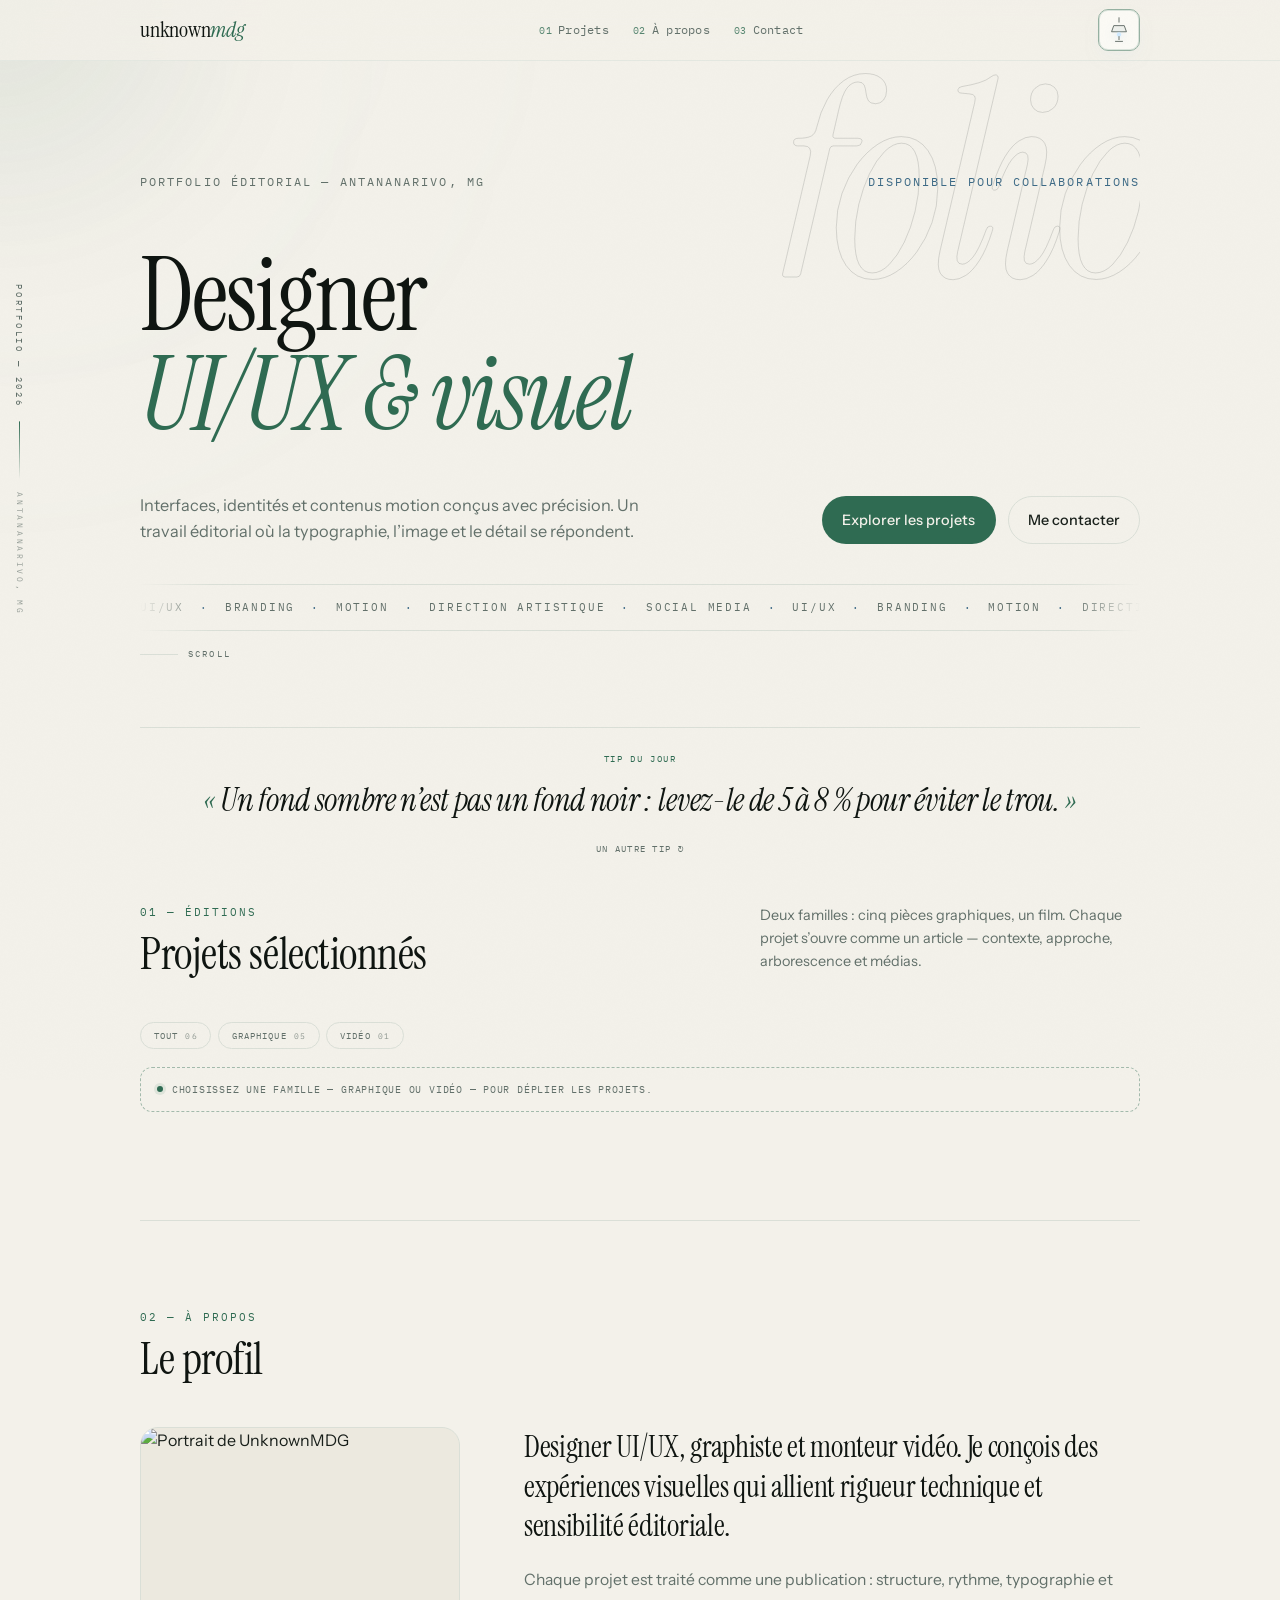
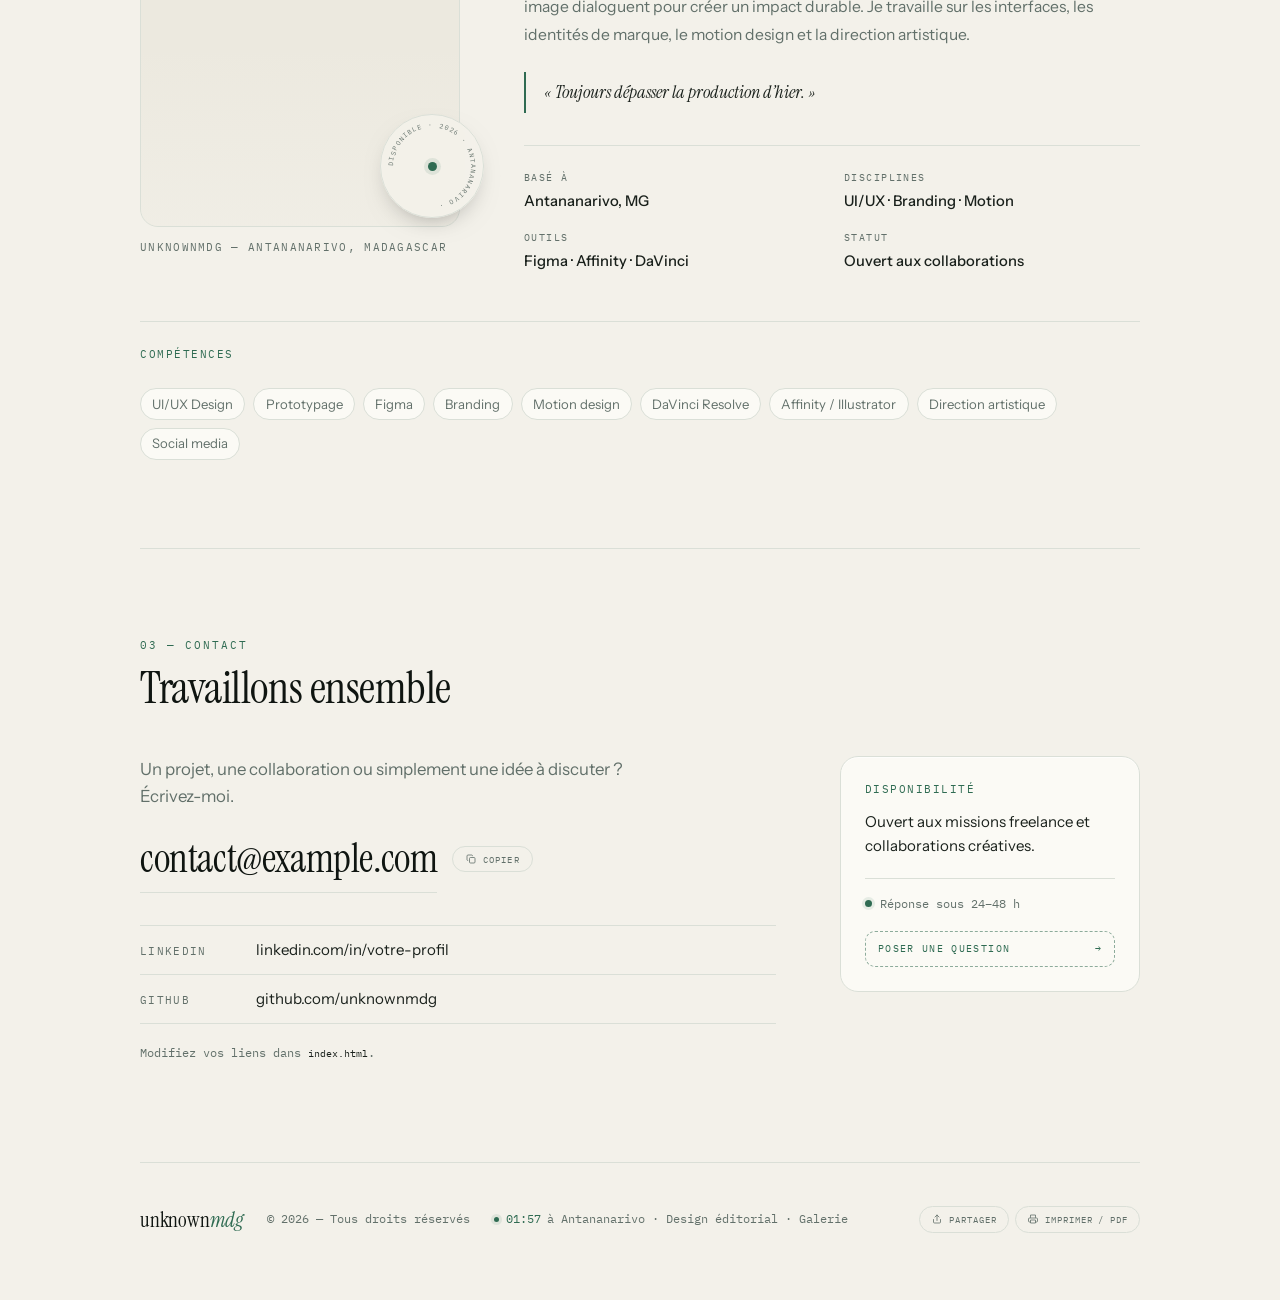
==== commit 0405655f: "Trailer Mangaroa v2 + affiche et captures" ====
--- a/index.html
+++ b/index.html
@@ -350,13 +350,13 @@
             <li class="project project-video">
               <div class="project-header" role="button" aria-expanded="false" aria-controls="proj-4" tabindex="0">
                 <div class="project-thumb">
-                  <img src="https://picsum.photos/seed/mangaroa/400/500" alt="" loading="lazy" />
+                  <img src="mangaroa-trailer-poster.jpg" alt="Aperçu du trailer Mangaroa" loading="lazy" />
                   <span class="thumb-play" aria-hidden="true">▶</span>
                 </div>
                 <div class="project-info">
                   <span class="badge">Documentaire / Montage</span>
                   <h3 class="project-title">Documentaire Mangaroa</h3>
-                  <p class="project-excerpt">Film de 4 minutes — extraits vidéo lisibles directement dans la page.</p>
+                  <p class="project-excerpt">Trailer v2 — 44 s en 720p, lecture intégrée dans la page.</p>
                 </div>
                 <span class="expand-icon" aria-hidden="true">+</span>
               </div>
@@ -374,32 +374,23 @@
                   <li>Montage<ul><li>Scénario adapté à l’appel à projet</li><li>Structure narrative 3-5 minutes</li></ul></li>
                   <li>Livraison<ul><li>Export final sans altération des sources</li></ul></li>
                 </ul>
-                <p class="detail-subtitle">Extraits vidéo — lecture intégrée</p>
+                <p class="detail-subtitle">Trailer v2 — lecture intégrée</p>
                 <div class="video-gallery">
                   <figure class="video-clip video-clip-feature">
-                    <video controls playsinline preload="metadata" poster="https://picsum.photos/seed/mangaroa-film/1280/720">
-                      <source src="https://media.w3.org/2010/05/sintel/trailer.mp4" type="video/mp4" />
+                    <video controls playsinline preload="metadata" poster="mangaroa-trailer-poster.jpg">
+                      <source src="mangaroa-trailer-v2.mp4" type="video/mp4" />
                       Votre navigateur ne prend pas en charge la vidéo HTML5.
                     </video>
                     <figcaption>
-                      <span>Film principal — montage final</span>
-                      <span class="video-meta">04:12 · 1080p</span>
+                      <span>Trailer v2 — Mangaroa, au-delà du voyage</span>
+                      <span class="video-meta">00:44 · 720p</span>
                     </figcaption>
                   </figure>
-                  <figure class="video-clip">
-                    <video controls playsinline preload="metadata" poster="https://picsum.photos/seed/mangaroa-b/800/450">
-                      <source src="https://interactive-examples.mdn.mozilla.net/media/cc0-videos/flower.mp4" type="video/mp4" />
-                      Votre navigateur ne prend pas en charge la vidéo HTML5.
-                    </video>
-                    <figcaption><span>Extrait 01 — vie locale</span></figcaption>
-                  </figure>
-                  <figure class="video-clip">
-                    <video controls playsinline preload="metadata" poster="https://picsum.photos/seed/mangaroa-c/800/450">
-                      <source src="https://www.w3schools.com/html/mov_bbb.mp4" type="video/mp4" />
-                      Votre navigateur ne prend pas en charge la vidéo HTML5.
-                    </video>
-                    <figcaption><span>Extrait 02 — appel à projet</span></figcaption>
-                  </figure>
+                </div>
+                <div class="gallery">
+                  <button class="gallery-thumb" type="button" data-project="3" data-index="0"><img src="mangaroa-still-1.jpg" alt="Mangaroa — image du trailer 1" loading="lazy" /></button>
+                  <button class="gallery-thumb" type="button" data-project="3" data-index="1"><img src="mangaroa-still-2.jpg" alt="Mangaroa — image du trailer 2" loading="lazy" /></button>
+                  <button class="gallery-thumb" type="button" data-project="3" data-index="2"><img src="mangaroa-still-3.jpg" alt="Mangaroa — image du trailer 3" loading="lazy" /></button>
                 </div>
               </div>
             </li>
